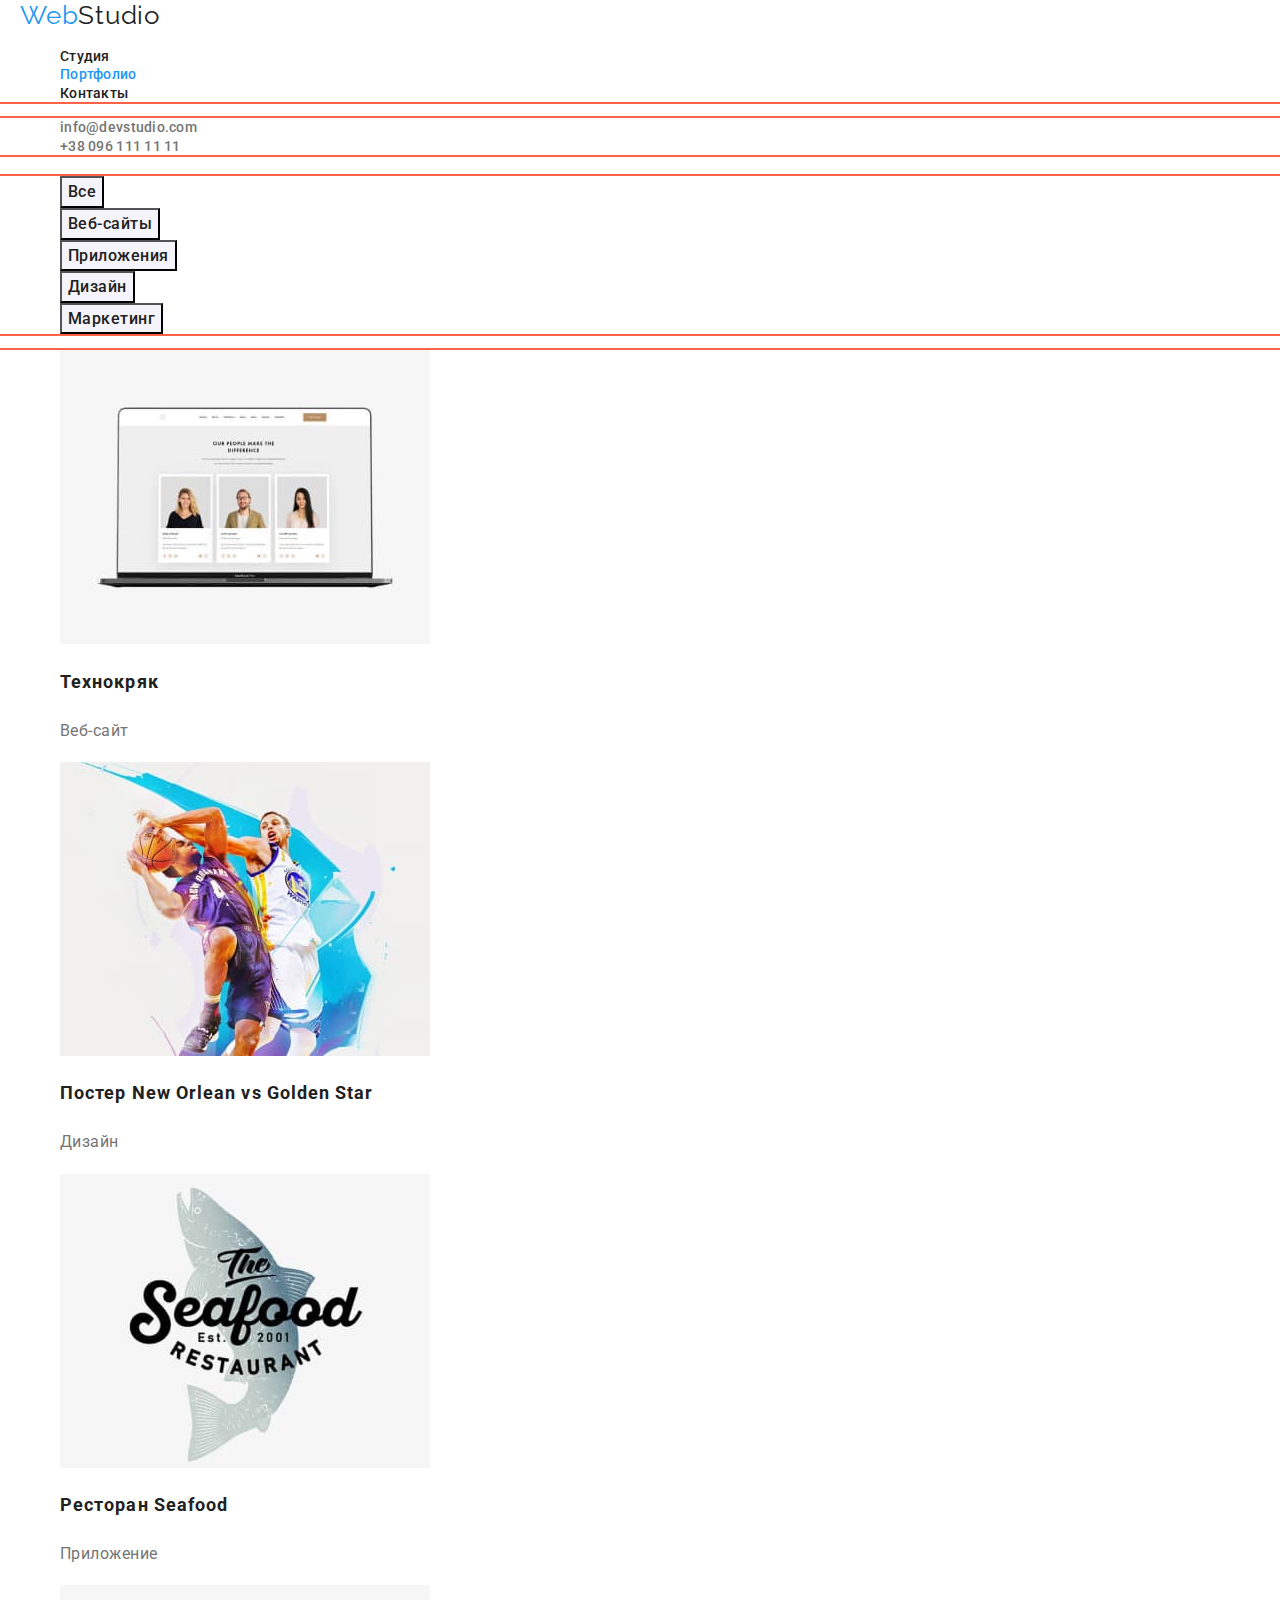
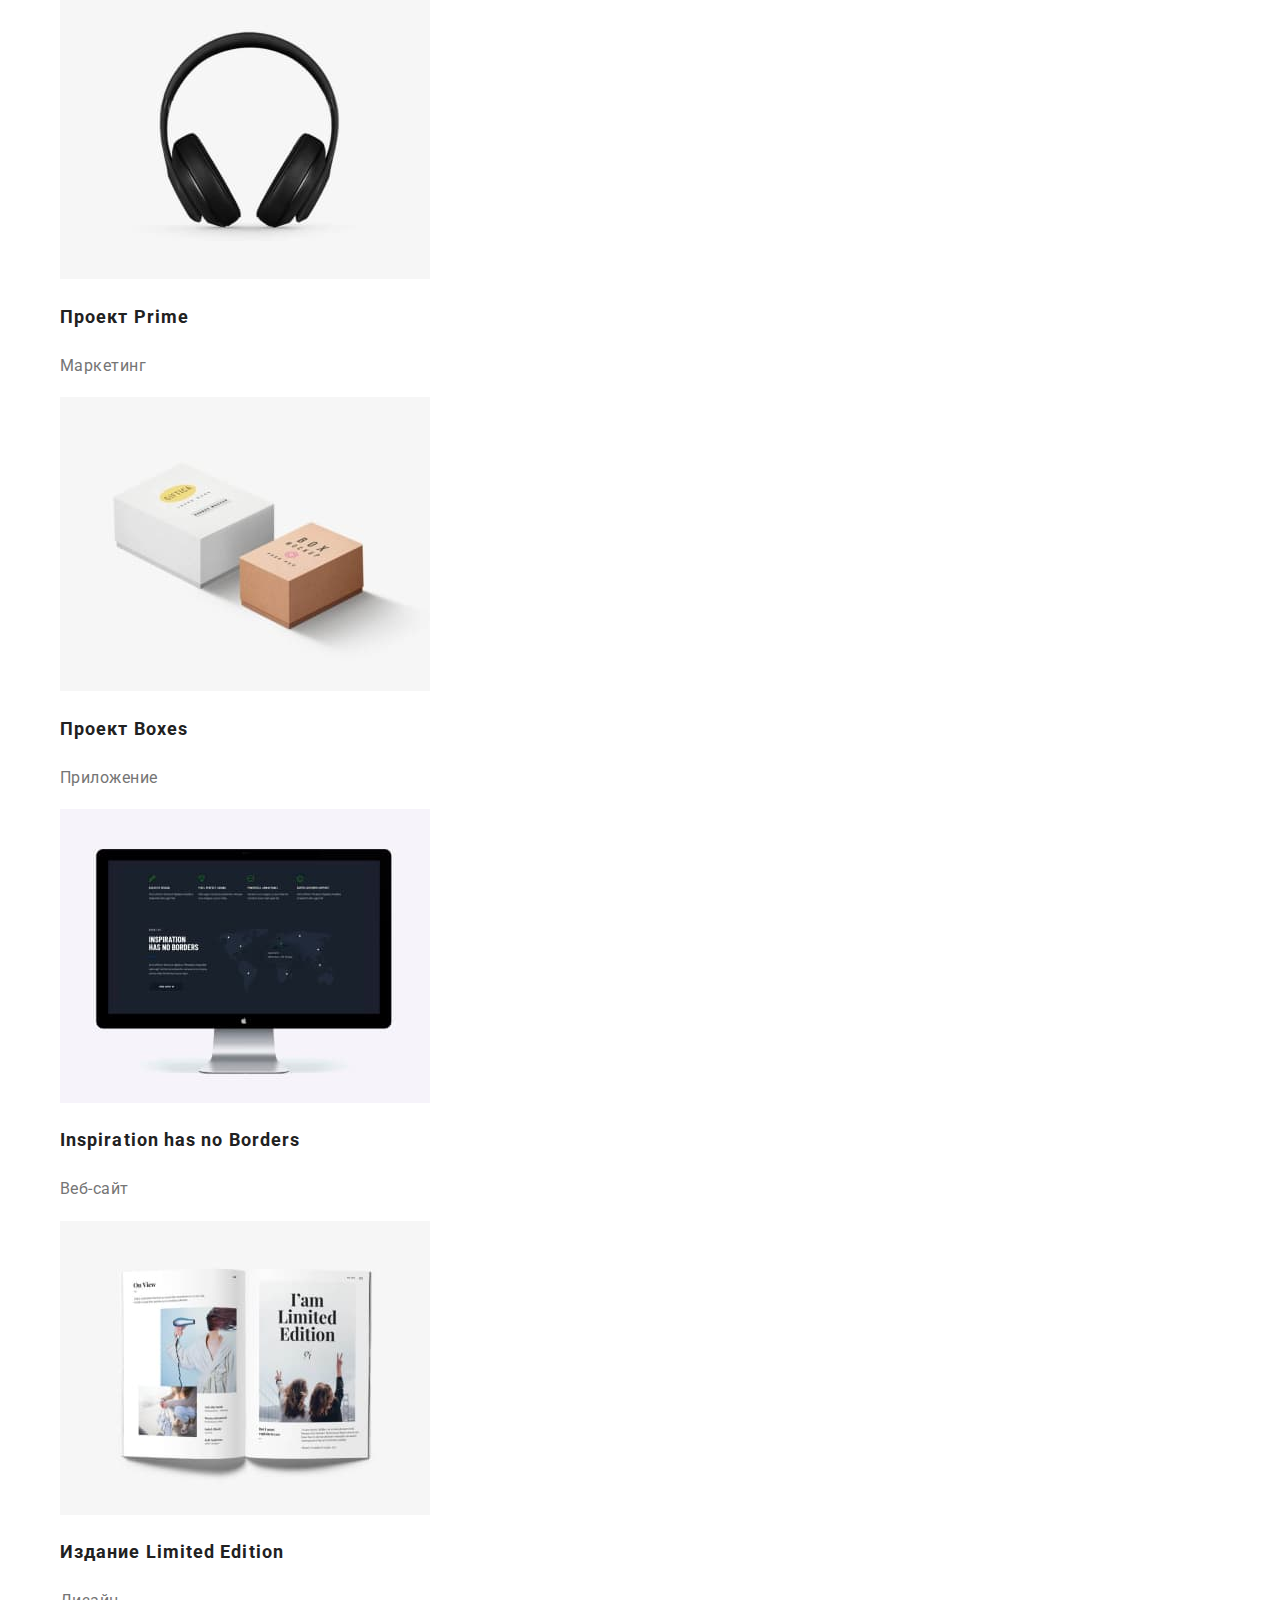
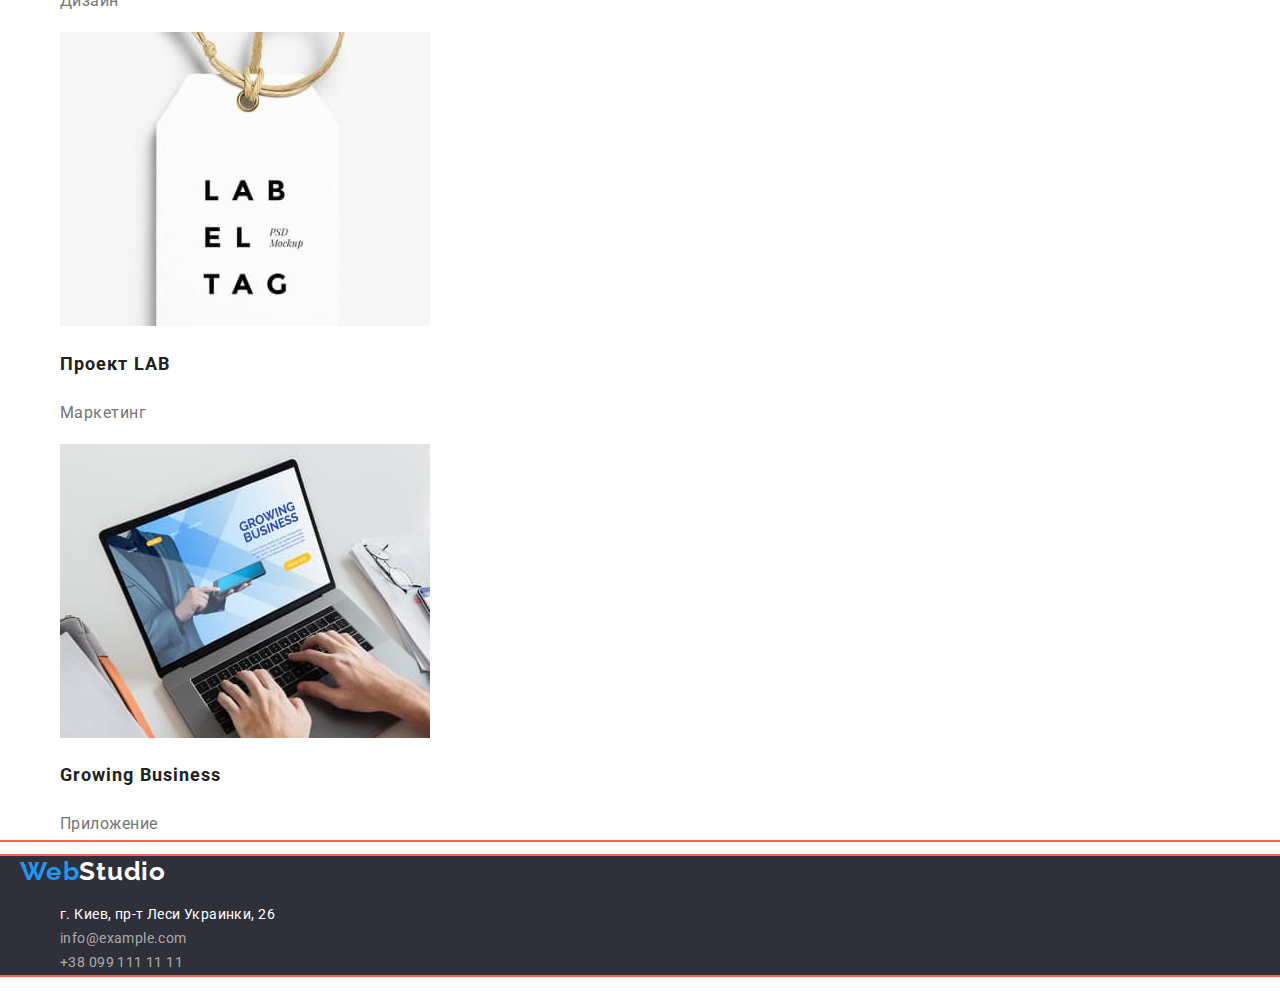
==== portfolio.html @ b5555d2c "ДЗ-3 контейнер" ====
<!DOCTYPE html>
<html lang="ru">
  <head>
    <meta charset="UTF-8" />
    <meta http-equiv="X-UA-Compatible" content="IE=edge" />
    <meta name="viewport" content="width=device-width, initial-scale=1.0" />
    <title>Document</title>
    <style>
      a {
        text-decoration: none;
      }
    </style>
    <link rel="preconnect" href="https://fonts.googleapis.com" />
    <link rel="preconnect" href="https://fonts.gstatic.com" crossorigin />
    <link
      href="https://fonts.googleapis.com/css2?family=Raleway:wght@700&family=Roboto:wght@400;500;700;900&display=swap"
      rel="stylesheet"
    />
    <link
      rel="stylesheet"
      href="https://cdnjs.cloudflare.com/ajax/libs/modern-normalize/1.1.0/modern-normalize.min.css"
    />
    <link rel="stylesheet" href="./css/styles.css" />
  </head>

  <body class="page">
    <!-- Шапка сайта -->
    <header class="page-header">
      <div class="container">
        <nav class="nav">
          <a href="./index.html" class="logo">
            <span class="logos">Web</span>Studio</a
          >
          <ul class="site-nav list">
            <li><a href="./index.html" class="link">Студия</a></li>
            <li><a href="" class="link current">Портфолио</a></li>
            <li><a href="" class="link">Контакты</a></li>
          </ul>
        </nav>
      </div>
      <div class="container">
        <ul class="contacts list">
          <li>
            <a href="mailto:info@devstudio.com" class="contact"
              >info@devstudio.com</a
            >
          </li>
          <li>
            <a href="tel:+380961111111" class="contact">+38 096 111 11 11</a>
          </li>
        </ul>
      </div>
    </header>

    <main class="main">
      <!-- Кнопки -->
      <section class="buttons">
        <div class="container">
          <h1 class="buttons-title"></h1>
          <ul class="button-items list">
            <li class="button-item">
              <button type="button" class="button primery">Все</button>
            </li>
            <li class="button-item">
              <button type="button" class="button primery">Веб-сайты</button>
            </li>
            <li class="button-item">
              <button type="button" class="button primery">Приложения</button>
            </li>
            <li class="button-item">
              <button type="button" class="button primery">Дизайн</button>
            </li>
            <li class="button-item">
              <button type="button" class="button primery">Маркетинг</button>
            </li>
          </ul>
        </div>

        <!--Наши работы -->
        <div class="container">
          <ul class="project-list list">
            <li class="project-item">
              <a href="">
                <img src="./images/технокряк.jpg" alt="ноутбук" width="370" />
                <h2 class="caption" te>Технокряк</h2>
                <p class="lead">Веб-сайт</p>
              </a>
            </li>
            <li class="project-item">
              <a href="">
                <img
                  src="./images/постерNEW.jpg"
                  alt="баскетболисты"
                  width="370"
                />
                <h2 class="caption">Постер New Orlean vs Golden Star</h2>
                <p class="lead">Дизайн</p>
              </a>
            </li>
            <li class="project-item">
              <a href="">
                <img src="./images/ресторан.jpg" alt="Рыба" width="370" />
                <h2 class="caption">Ресторан Seafood</h2>
                <p class="lead">Приложение</p>
              </a>
            </li>
            <li class="project-item">
              <a href="">
                <img
                  src="./images/проектPrime.jpg"
                  alt="наушники"
                  width="370"
                />
                <h2 class="caption">Проект Prime</h2>
                <p class="lead">Маркетинг</p>
              </a>
            </li>
            <li class="project-item">
              <a href="">
                <img src="./images/проектBoxes.jpg" alt="коробки" width="370" />
                <h2 class="caption">Проект Boxes</h2>
                <p class="lead">Приложение</p>
              </a>
            </li>
            <li class="project-item">
              <a href="">
                <img src="./images/inspiration.jpg" alt="макбук" width="370" />
                <h2 class="caption">Inspiration has no Borders</h2>
                <p class="lead">Веб-сайт</p>
              </a>
            </li>
            <li class="project-item">
              <a href="">
                <img src="./images/издание.jpg" alt="журнал" width="370" />
                <h2 class="caption">Издание Limited Edition</h2>
                <p class="lead">Дизайн</p>
              </a>
            </li>
            <li class="project-item">
              <a href="">
                <img src="./images/проектLab.jpg" alt="бирка" width="370" />
                <h2 class="caption">Проект LAB</h2>
                <p class="lead">Маркетинг</p>
              </a>
            </li>
            <li class="project-item">
              <a href="">
                <img
                  src="./images/growing.jpg"
                  alt="руки на клавиатуре"
                  width="370"
                />
                <h2 class="caption">Growing Business</h2>
                <p class="lead">Приложение</p>
              </a>
            </li>
          </ul>
        </div>
      </section>
    </main>

    <footer class="footer-menu">
      <!-- Подвал -->
      <div class="container">
        <a href="./index.html" class="footer-logo">
          <span class="logos">Web</span>Studio</a
        >
        <address class="address">
          <ul class="address-list list">
            <li>
              <a href="" class="footer-address"
                >г. Киев, пр-т Леси Украинки, 26</a
              >
            </li>
            <li>
              <a href="mailto:info@example.com" class="footer-contact"
                >info@example.com</a
              >
            </li>
            <li>
              <a href="tel:+380991111111" class="footer-contact"
                >+38 099 111 11 11</a
              >
            </li>
          </ul>
        </address>
      </div>
    </footer>
  </body>
</html>
---- css/styles.css ----
.html {
  box-sizing: border-box;
}

*,
*::before,
*::after {
  box-sizing: inherit;
}

:root {
  --primary-text-color: #212121;
  --secondory-text-color: #757575;
  --text-title-color: #ffffff;
  --accent-color: #2196f3;
  --primary-bg-color: #ffffff;
  --secondary-bg-color: #f5f4fa;
  --top-line-bg-color: #ececec;
  --footer-bg-color: #2f303a;
}

.page {
  font-family: Roboto, sans-serif;
  color: var(--primary-text-color);
}

.container {
  margin-left: auto;
  margin-right: auto;
  width: 1440px;
  padding-left: 20px;
  padding-right: 20px;
  outline: 2px solid tomato;
}

.list {
  list-style: none;
}

/* CSS для imdex.html */

/* Шапка сайта */

.logo {
  font-family: Raleway;
  font-size: 26px;
  line-height: 1.19;
  letter-spacing: 0.03em;
  color: var(--primary-text-color);
}

.logos {
  color: var(--accent-color);
}

.site-nav .link {
  font-weight: 500;
  font-size: 14px;
  line-height: 1.14;
  letter-spacing: 0.02em;
  color: var(--primary-text-color);
}

.site-nav .link:hover,
.site-nav .link:focus {
  color: var(--accent-color);
}

.site-nav .link.current {
  color: var(--accent-color);
}

.contacts .contact {
  font-weight: 500;
  font-size: 14px;
  line-height: 1.14;
  letter-spacing: 0.02em;
  color: var(--secondory-text-color);
}

.contacts .contact:hover,
.contacts .contact:focus {
  color: var(--accent-color);
}

/* Герой */

.hero {
  background-color: var(--footer-bg-color);
  color: var(--text-title-color);
}

.hero-title {
  font-weight: 900;
  font-size: 44px;
  line-height: 1.36;
  text-align: center;
  letter-spacing: 0.06em;
  text-transform: uppercase;
  color: var(--text-title-color);
}

.button {
  font-family: Roboto;
  font-weight: bold;
  font-size: 16px;
  line-height: 1.9;
  display: flex;
  align-items: center;
  text-align: center;
  letter-spacing: 0.06em;
  color: var(--text-title-color);
  background-color: var(--accent-color);
  cursor: pointer;
}

/* Особенности */

.title {
  font-style: normal;
  font-weight: bold;
  font-size: 14px;
  line-height: 1.14;
  letter-spacing: 0.03em;
  text-transform: uppercase;
  color: var(--primary-text-color);
}

.text {
  font-style: normal;
  font-weight: normal;
  font-size: 14px;
  line-height: 1.71;
  letter-spacing: 0.03em;
  color: var(--secondory-text-color);
}

.feature-list .title {
  color: var(--primary-text-color);
}

.feature-list .text {
  color: var(--secondory-text-color);
}
/* Чем мы занимаемся */

.work {
  font-weight: bold;
  font-size: 36px;
  line-height: 1.17;
  text-align: center;
  letter-spacing: 0.03em;
}
.section .work {
  color: var(--primary-text-color);
}

/* Наша команда */

.user {
  background-color: var(--secondary-bg-color);
}

.galery {
  font-weight: bold;
  font-size: 36px;
  line-height: 1.16;
  text-align: center;
  letter-spacing: 0.03em;
}
.user .galery {
  color: var(--primary-text-color);
}
.galery-item {
  background-color: var(--primary-bg-color);
}

.headline {
  font-weight: 500;
  font-size: 16px;
  line-height: 1.19;
  text-align: center;
  letter-spacing: 0.03em;
}

.tagline {
  font-weight: normal;
  font-size: 16px;
  line-height: 1.19;
  text-align: center;
  letter-spacing: 0.03em;
  color: var(--secondory-text-color);
}

/* Подвал */

.footer-menu {
  background-color: var(--footer-bg-color);
}

.footer-logo {
  font-family: Raleway;
  font-weight: bold;
  font-size: 26px;
  line-height: 1.19;
  letter-spacing: 0.03em;
  color: var(--primary-text-color);
  color: var(--text-title-color);
}

.footer-address {
  font-style: normal;
  font-weight: normal;
  font-size: 14px;
  line-height: 1.71;
  letter-spacing: 0.03em;
  color: var(--text-title-color);
}

.footer-contact {
  font-weight: normal;
  font-style: normal;
  font-size: 14px;
  line-height: 1.71;
  letter-spacing: 0.03em;
  color: rgba(255, 255, 255, 0.6);
}

.address-list .footer-address:focus,
.address-list .footer-address:hover {
  color: var(--accent-color);
}

.address-list .footer-contact:focus,
.address-list .footer-contact:hover {
  color: var(--accent-color);
}

/* CSS для portfolio.html */

/* Кнопки */

.button.primery {
  font-style: normal;
  font-weight: 500;
  font-size: 16px;
  line-height: 1.6;
  text-align: center;
  letter-spacing: 0.03em;
}

.button.primery {
  color: var(--primary-text-color);
  background-color: var(--secondary-bg-color);
}

.button.primery:hover,
.button.primery:focus {
  color: var(--text-title-color);
  background-color: var(--accent-color);
}

/* Наши работы */

.caption {
  font-weight: bold;
  font-size: 18px;
  line-height: 2;
  font-style: normal;
  letter-spacing: 0.06em;
  color: var(--primary-text-color);
}

.lead {
  font-weight: normal;
  font-size: 16px;
  line-height: 1.9;
  letter-spacing: 0.03em;
  color: var(--secondory-text-color);
}

/* Первичный цвет текста #212121 */
/* Вторичный цвет текста #757575 */
/* Белый цвет текста #FFFFFF */
/* Синие элементы текста и лого #2196F3 */
/* Цвета фонов секций 
#2F303A #E5E5E5 #F5F4FA */
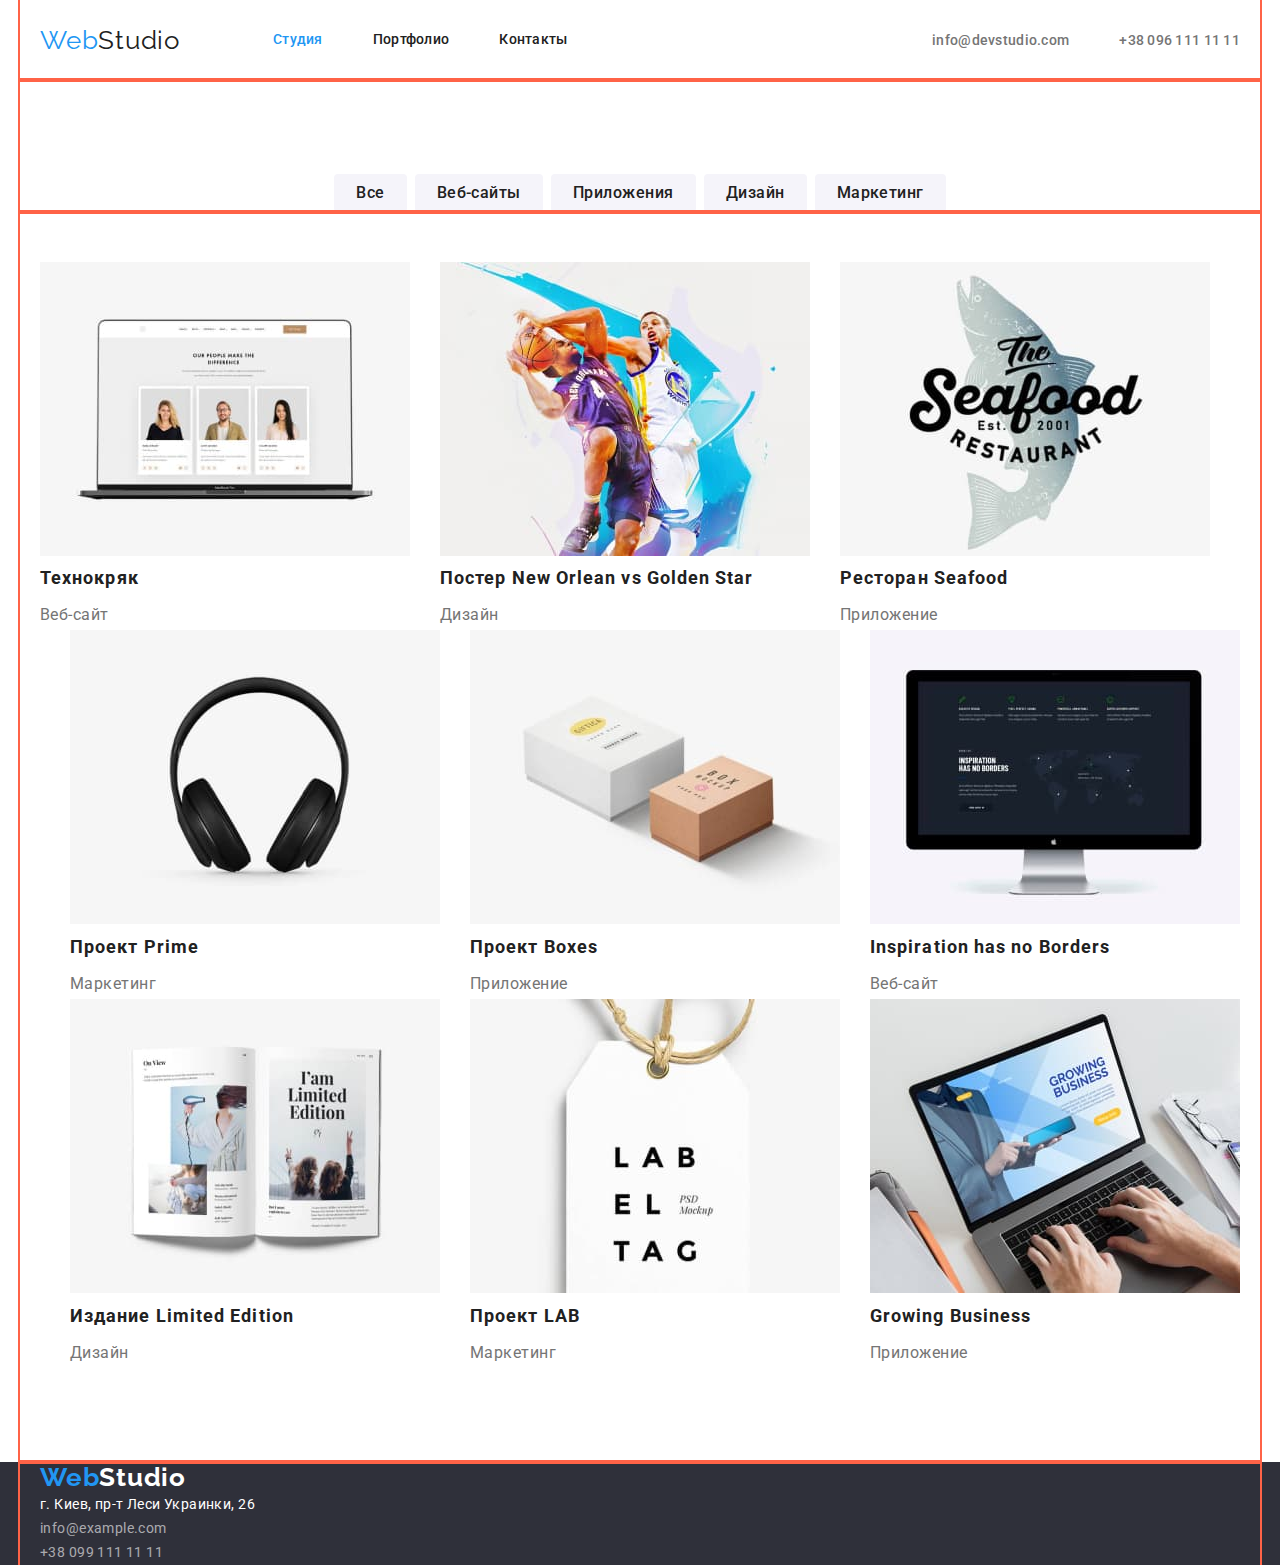
==== commit be677e2d: "Flexbox" ====
--- a/portfolio.html
+++ b/portfolio.html
@@ -1,190 +1,157 @@
 <!DOCTYPE html>
 <html lang="ru">
-  <head>
-    <meta charset="UTF-8" />
-    <meta http-equiv="X-UA-Compatible" content="IE=edge" />
-    <meta name="viewport" content="width=device-width, initial-scale=1.0" />
-    <title>Document</title>
-    <style>
-      a {
-        text-decoration: none;
-      }
-    </style>
-    <link rel="preconnect" href="https://fonts.googleapis.com" />
-    <link rel="preconnect" href="https://fonts.gstatic.com" crossorigin />
-    <link
-      href="https://fonts.googleapis.com/css2?family=Raleway:wght@700&family=Roboto:wght@400;500;700;900&display=swap"
-      rel="stylesheet"
-    />
-    <link
-      rel="stylesheet"
-      href="https://cdnjs.cloudflare.com/ajax/libs/modern-normalize/1.1.0/modern-normalize.min.css"
-    />
-    <link rel="stylesheet" href="./css/styles.css" />
-  </head>
 
-  <body class="page">
-    <!-- Шапка сайта -->
-    <header class="page-header">
+<head>
+  <meta charset="UTF-8" />
+  <meta http-equiv="X-UA-Compatible" content="IE=edge" />
+  <meta name="viewport" content="width=device-width, initial-scale=1.0" />
+  <title>Document</title>
+  <style>
+    a {
+      text-decoration: none;
+    }
+  </style>
+  <link rel="preconnect" href="https://fonts.googleapis.com" />
+  <link rel="preconnect" href="https://fonts.gstatic.com" crossorigin />
+  <link href="https://fonts.googleapis.com/css2?family=Raleway:wght@700&family=Roboto:wght@400;500;700;900&display=swap"
+    rel="stylesheet" />
+  <link rel="stylesheet"
+    href="https://cdnjs.cloudflare.com/ajax/libs/modern-normalize/1.1.0/modern-normalize.min.css" />
+  <link rel="stylesheet" href="./css/styles.css" />
+</head>
+
+<body class="page">
+  <!-- Шапка сайта -->
+  <header class="page-header">
+    <nav class="container main-nav">
+      <a href="./index.html" class="logo"> <span class="logos">Web</span>Studio</a>
+      <ul class="site-nav list">
+        <li class="lists"><a href="./index.html" class="link current">Студия</a></li>
+        <li class="lists"><a href="" class="link">Портфолио</a></li>
+        <li class="lists"><a href="" class="link">Контакты</a></li>
+      </ul>
+      <ul class="contacts list">
+        <li class="lists"><a href="mailto:info@devstudio.com" class="contact">info@devstudio.com</a></li>
+        <li class="lists"><a href="tel:+380961111111" class="contact">+38 096 111 11 11</a></li>
+      </ul>
+    </nav>
+  </header>
+
+  <main class="main">
+    <!-- Кнопки -->
+    <section class="buttons">
       <div class="container">
-        <nav class="nav">
-          <a href="./index.html" class="logo">
-            <span class="logos">Web</span>Studio</a
-          >
-          <ul class="site-nav list">
-            <li><a href="./index.html" class="link">Студия</a></li>
-            <li><a href="" class="link current">Портфолио</a></li>
-            <li><a href="" class="link">Контакты</a></li>
-          </ul>
-        </nav>
-      </div>
-      <div class="container">
-        <ul class="contacts list">
-          <li>
-            <a href="mailto:info@devstudio.com" class="contact"
-              >info@devstudio.com</a
-            >
+        <h1 class="buttons-title"></h1>
+        <ul class="button-items list">
+          <li class="button-item">
+            <button type="button" class="button primery">Все</button>
           </li>
-          <li>
-            <a href="tel:+380961111111" class="contact">+38 096 111 11 11</a>
+          <li class="button-item">
+            <button type="button" class="button primery">Веб-сайты</button>
+          </li>
+          <li class="button-item">
+            <button type="button" class="button primery">Приложения</button>
+          </li>
+          <li class="button-item">
+            <button type="button" class="button primery">Дизайн</button>
+          </li>
+          <li class="button-item">
+            <button type="button" class="button primery">Маркетинг</button>
           </li>
         </ul>
       </div>
-    </header>
 
-    <main class="main">
-      <!-- Кнопки -->
-      <section class="buttons">
-        <div class="container">
-          <h1 class="buttons-title"></h1>
-          <ul class="button-items list">
-            <li class="button-item">
-              <button type="button" class="button primery">Все</button>
-            </li>
-            <li class="button-item">
-              <button type="button" class="button primery">Веб-сайты</button>
-            </li>
-            <li class="button-item">
-              <button type="button" class="button primery">Приложения</button>
-            </li>
-            <li class="button-item">
-              <button type="button" class="button primery">Дизайн</button>
-            </li>
-            <li class="button-item">
-              <button type="button" class="button primery">Маркетинг</button>
-            </li>
-          </ul>
-        </div>
+      <!--Наши работы -->
+      <div class="container">
+        <ul class="project-list list">
+          <li class="project-item">
+            <a href="">
+              <img src="./images/технокряк.jpg" alt="ноутбук" width="370" />
+              <h2 class="caption" te>Технокряк</h2>
+              <p class="lead">Веб-сайт</p>
+            </a>
+          </li>
+          <li class="project-item">
+            <a href="">
+              <img src="./images/постерNEW.jpg" alt="баскетболисты" width="370" />
+              <h2 class="caption">Постер New Orlean vs Golden Star</h2>
+              <p class="lead">Дизайн</p>
+            </a>
+          </li>
+          <li class="project-item">
+            <a href="">
+              <img src="./images/ресторан.jpg" alt="Рыба" width="370" />
+              <h2 class="caption">Ресторан Seafood</h2>
+              <p class="lead">Приложение</p>
+            </a>
+          </li>
+          <li class="project-item">
+            <a href="">
+              <img src="./images/проектPrime.jpg" alt="наушники" width="370" />
+              <h2 class="caption">Проект Prime</h2>
+              <p class="lead">Маркетинг</p>
+            </a>
+          </li>
+          <li class="project-item">
+            <a href="">
+              <img src="./images/проектBoxes.jpg" alt="коробки" width="370" />
+              <h2 class="caption">Проект Boxes</h2>
+              <p class="lead">Приложение</p>
+            </a>
+          </li>
+          <li class="project-item">
+            <a href="">
+              <img src="./images/inspiration.jpg" alt="макбук" width="370" />
+              <h2 class="caption">Inspiration has no Borders</h2>
+              <p class="lead">Веб-сайт</p>
+            </a>
+          </li>
+          <li class="project-item">
+            <a href="">
+              <img src="./images/издание.jpg" alt="журнал" width="370" />
+              <h2 class="caption">Издание Limited Edition</h2>
+              <p class="lead">Дизайн</p>
+            </a>
+          </li>
+          <li class="project-item">
+            <a href="">
+              <img src="./images/проектLab.jpg" alt="бирка" width="370" />
+              <h2 class="caption">Проект LAB</h2>
+              <p class="lead">Маркетинг</p>
+            </a>
+          </li>
+          <li class="project-item">
+            <a href="">
+              <img src="./images/growing.jpg" alt="руки на клавиатуре" width="370" />
+              <h2 class="caption">Growing Business</h2>
+              <p class="lead">Приложение</p>
+            </a>
+          </li>
+        </ul>
+      </div>
+    </section>
+  </main>
 
-        <!--Наши работы -->
-        <div class="container">
-          <ul class="project-list list">
-            <li class="project-item">
-              <a href="">
-                <img src="./images/технокряк.jpg" alt="ноутбук" width="370" />
-                <h2 class="caption" te>Технокряк</h2>
-                <p class="lead">Веб-сайт</p>
-              </a>
-            </li>
-            <li class="project-item">
-              <a href="">
-                <img
-                  src="./images/постерNEW.jpg"
-                  alt="баскетболисты"
-                  width="370"
-                />
-                <h2 class="caption">Постер New Orlean vs Golden Star</h2>
-                <p class="lead">Дизайн</p>
-              </a>
-            </li>
-            <li class="project-item">
-              <a href="">
-                <img src="./images/ресторан.jpg" alt="Рыба" width="370" />
-                <h2 class="caption">Ресторан Seafood</h2>
-                <p class="lead">Приложение</p>
-              </a>
-            </li>
-            <li class="project-item">
-              <a href="">
-                <img
-                  src="./images/проектPrime.jpg"
-                  alt="наушники"
-                  width="370"
-                />
-                <h2 class="caption">Проект Prime</h2>
-                <p class="lead">Маркетинг</p>
-              </a>
-            </li>
-            <li class="project-item">
-              <a href="">
-                <img src="./images/проектBoxes.jpg" alt="коробки" width="370" />
-                <h2 class="caption">Проект Boxes</h2>
-                <p class="lead">Приложение</p>
-              </a>
-            </li>
-            <li class="project-item">
-              <a href="">
-                <img src="./images/inspiration.jpg" alt="макбук" width="370" />
-                <h2 class="caption">Inspiration has no Borders</h2>
-                <p class="lead">Веб-сайт</p>
-              </a>
-            </li>
-            <li class="project-item">
-              <a href="">
-                <img src="./images/издание.jpg" alt="журнал" width="370" />
-                <h2 class="caption">Издание Limited Edition</h2>
-                <p class="lead">Дизайн</p>
-              </a>
-            </li>
-            <li class="project-item">
-              <a href="">
-                <img src="./images/проектLab.jpg" alt="бирка" width="370" />
-                <h2 class="caption">Проект LAB</h2>
-                <p class="lead">Маркетинг</p>
-              </a>
-            </li>
-            <li class="project-item">
-              <a href="">
-                <img
-                  src="./images/growing.jpg"
-                  alt="руки на клавиатуре"
-                  width="370"
-                />
-                <h2 class="caption">Growing Business</h2>
-                <p class="lead">Приложение</p>
-              </a>
-            </li>
-          </ul>
-        </div>
-      </section>
-    </main>
+  <footer class="footer-menu">
+    <!-- Подвал -->
+    <div class="container">
+      <a href="./index.html" class="footer-logo">
+        <span class="logos">Web</span>Studio</a>
+      <address class="address">
+        <ul class="address-list list">
+          <li>
+            <a href="" class="footer-address">г. Киев, пр-т Леси Украинки, 26</a>
+          </li>
+          <li>
+            <a href="mailto:info@example.com" class="footer-contact">info@example.com</a>
+          </li>
+          <li>
+            <a href="tel:+380991111111" class="footer-contact">+38 099 111 11 11</a>
+          </li>
+        </ul>
+      </address>
+    </div>
+  </footer>
+</body>
 
-    <footer class="footer-menu">
-      <!-- Подвал -->
-      <div class="container">
-        <a href="./index.html" class="footer-logo">
-          <span class="logos">Web</span>Studio</a
-        >
-        <address class="address">
-          <ul class="address-list list">
-            <li>
-              <a href="" class="footer-address"
-                >г. Киев, пр-т Леси Украинки, 26</a
-              >
-            </li>
-            <li>
-              <a href="mailto:info@example.com" class="footer-contact"
-                >info@example.com</a
-              >
-            </li>
-            <li>
-              <a href="tel:+380991111111" class="footer-contact"
-                >+38 099 111 11 11</a
-              >
-            </li>
-          </ul>
-        </address>
-      </div>
-    </footer>
-  </body>
-</html>
+</html>--- a/css/styles.css
+++ b/css/styles.css
@@ -20,26 +20,47 @@
 }
 
 .page {
+  margin: 0;
   font-family: Roboto, sans-serif;
   color: var(--primary-text-color);
 }
 
 .container {
+  display: block;
   margin-left: auto;
   margin-right: auto;
-  width: 1440px;
+  width: 1200px;
   padding-left: 20px;
   padding-right: 20px;
   outline: 2px solid tomato;
 }
 
+h1,
+h2,
+h3,
+h4,
+h5,
+h6,
+p,
+ul {
+  margin-top: 0;
+  margin-bottom: 0;
+}
+
 .list {
+  padding: 0;
+  margin: 0;
   list-style: none;
 }
 
 /* CSS для imdex.html */
 
 /* Шапка сайта */
+
+.main-nav {
+  display: flex;
+  align-items: center;
+}
 
 .logo {
   font-family: Raleway;
@@ -53,7 +74,24 @@
   color: var(--accent-color);
 }
 
+.site-nav {
+  display: flex;
+  margin-left: 93px;
+}
+
+.site-nav .lists:last-child {
+  margin-right: 0;
+}
+
+.site-nav .lists + .lists {
+  margin-left: 50px;
+}
+
 .site-nav .link {
+  display: block;
+  padding-top: 32px;
+  padding-bottom: 32px;
+
   font-weight: 500;
   font-size: 14px;
   line-height: 1.14;
@@ -68,6 +106,15 @@
 
 .site-nav .link.current {
   color: var(--accent-color);
+}
+
+.contacts {
+  display: flex;
+  margin-left: auto;
+}
+
+.contacts .lists + .lists {
+  margin-left: 50px;
 }
 
 .contacts .contact {
@@ -86,26 +133,37 @@
 /* Герой */
 
 .hero {
+  text-align: center;
   background-color: var(--footer-bg-color);
   color: var(--text-title-color);
 }
 
 .hero-title {
+  margin-bottom: 30px;
+  padding-top: 200px;
+
   font-weight: 900;
   font-size: 44px;
   line-height: 1.36;
-  text-align: center;
+
   letter-spacing: 0.06em;
   text-transform: uppercase;
   color: var(--text-title-color);
 }
 
 .button {
+  display: inline-block;
+  border-radius: 4px;
+  border: transparent;
+  padding: 10px 32px;
+
+  margin-bottom: 200px;
+
   font-family: Roboto;
   font-weight: bold;
   font-size: 16px;
   line-height: 1.9;
-  display: flex;
+
   align-items: center;
   text-align: center;
   letter-spacing: 0.06em;
@@ -117,6 +175,9 @@
 /* Особенности */
 
 .title {
+  margin-bottom: 10px;
+  padding-top: 94px;
+
   font-style: normal;
   font-weight: bold;
   font-size: 14px;
@@ -133,6 +194,15 @@
   line-height: 1.71;
   letter-spacing: 0.03em;
   color: var(--secondory-text-color);
+}
+
+.feature-list {
+  display: flex;
+  padding-bottom: 94px;
+}
+
+.feature-list .item + .item {
+  margin-left: 30px;
 }
 
 .feature-list .title {
@@ -145,6 +215,8 @@
 /* Чем мы занимаемся */
 
 .work {
+  margin-bottom: 50px;
+
   font-weight: bold;
   font-size: 36px;
   line-height: 1.17;
@@ -155,6 +227,10 @@
   color: var(--primary-text-color);
 }
 
+.work-list {
+  padding-bottom: 94px;
+}
+
 /* Наша команда */
 
 .user {
@@ -162,20 +238,31 @@
 }
 
 .galery {
+  padding-top: 94px;
+  margin-bottom: 50px;
+
   font-weight: bold;
   font-size: 36px;
   line-height: 1.16;
   text-align: center;
   letter-spacing: 0.03em;
 }
+
+.galery-list {
+  padding-bottom: 94px;
+}
 .user .galery {
   color: var(--primary-text-color);
 }
 .galery-item {
+  margin-bottom: 30px;
+
   background-color: var(--primary-bg-color);
 }
 
 .headline {
+  margin-bottom: 10px;
+
   font-weight: 500;
   font-size: 16px;
   line-height: 1.19;
@@ -184,6 +271,8 @@
 }
 
 .tagline {
+  padding-bottom: 30px;
+
   font-weight: normal;
   font-size: 16px;
   line-height: 1.19;
@@ -240,7 +329,21 @@
 
 /* Кнопки */
 
+.button-items {
+  display: flex;
+  justify-content: center;
+
+  padding-top: 94px;
+}
+
+.button-items .button-item + .button-item {
+  margin-left: 8px;
+}
+
 .button.primery {
+  margin-bottom: 0;
+  padding: 6px 22px;
+
   font-style: normal;
   font-weight: 500;
   font-size: 16px;
@@ -262,7 +365,21 @@
 
 /* Наши работы */
 
+.project-list {
+  display: flex;
+  flex-wrap: wrap;
+
+  padding-top: 50px;
+  padding-bottom: 94px;
+}
+
+.project-list .project-item + .project-item {
+  margin-left: 30px;
+}
+
 .caption {
+  margin-bottom: 4px;
+
   font-weight: bold;
   font-size: 18px;
   line-height: 2;
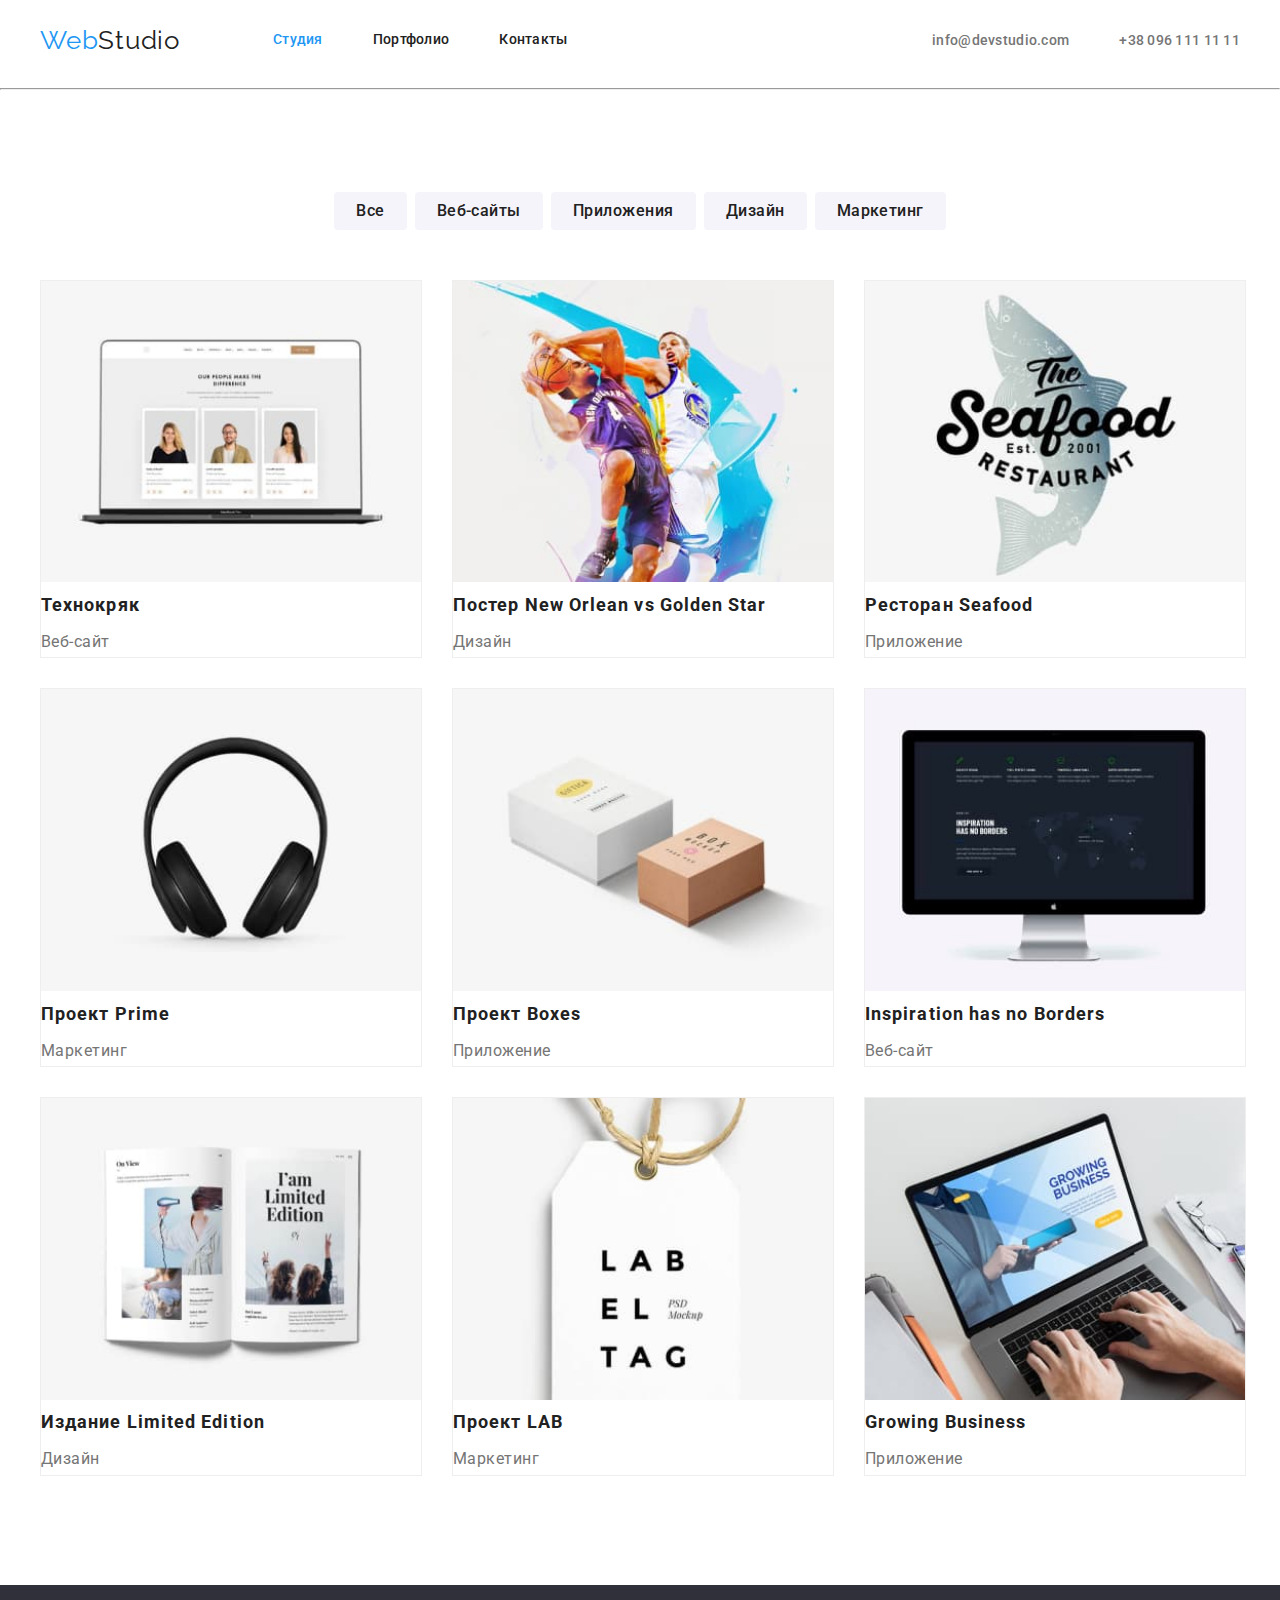
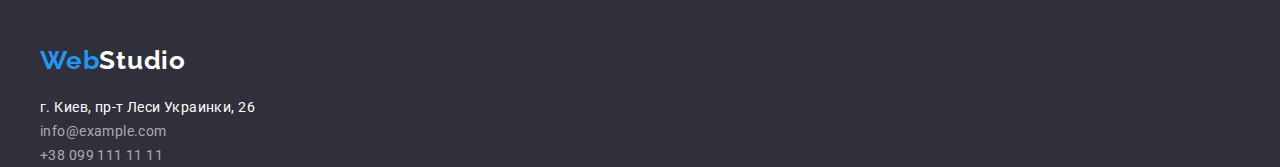
==== commit 70bd434d: "ДЗ-3" ====
--- a/portfolio.html
+++ b/portfolio.html
@@ -27,14 +27,15 @@
       <a href="./index.html" class="logo"> <span class="logos">Web</span>Studio</a>
       <ul class="site-nav list">
         <li class="lists"><a href="./index.html" class="link current">Студия</a></li>
-        <li class="lists"><a href="" class="link">Портфолио</a></li>
-        <li class="lists"><a href="" class="link">Контакты</a></li>
+        <li class="lists"><a href="#" class="link">Портфолио</a></li>
+        <li class="lists"><a href="#" class="link">Контакты</a></li>
       </ul>
       <ul class="contacts list">
         <li class="lists"><a href="mailto:info@devstudio.com" class="contact">info@devstudio.com</a></li>
         <li class="lists"><a href="tel:+380961111111" class="contact">+38 096 111 11 11</a></li>
       </ul>
     </nav>
+    <hr>
   </header>
 
   <main class="main">
@@ -65,64 +66,64 @@
       <div class="container">
         <ul class="project-list list">
           <li class="project-item">
-            <a href="">
-              <img src="./images/технокряк.jpg" alt="ноутбук" width="370" />
+            <a href="#">
+              <img src="./images/технокряк.jpg" alt="ноутбук" width="380" />
               <h2 class="caption" te>Технокряк</h2>
               <p class="lead">Веб-сайт</p>
             </a>
           </li>
           <li class="project-item">
-            <a href="">
-              <img src="./images/постерNEW.jpg" alt="баскетболисты" width="370" />
+            <a href="#">
+              <img src="./images/постерNEW.jpg" alt="баскетболисты" width="380" />
               <h2 class="caption">Постер New Orlean vs Golden Star</h2>
               <p class="lead">Дизайн</p>
             </a>
           </li>
           <li class="project-item">
-            <a href="">
-              <img src="./images/ресторан.jpg" alt="Рыба" width="370" />
+            <a href="#">
+              <img src="./images/ресторан.jpg" alt="Рыба" width="380" />
               <h2 class="caption">Ресторан Seafood</h2>
               <p class="lead">Приложение</p>
             </a>
           </li>
           <li class="project-item">
-            <a href="">
-              <img src="./images/проектPrime.jpg" alt="наушники" width="370" />
+            <a href="#">
+              <img src="./images/проектPrime.jpg" alt="наушники" width="380" />
               <h2 class="caption">Проект Prime</h2>
               <p class="lead">Маркетинг</p>
             </a>
           </li>
           <li class="project-item">
-            <a href="">
-              <img src="./images/проектBoxes.jpg" alt="коробки" width="370" />
+            <a href="#">
+              <img src="./images/проектBoxes.jpg" alt="коробки" width="380" />
               <h2 class="caption">Проект Boxes</h2>
               <p class="lead">Приложение</p>
             </a>
           </li>
           <li class="project-item">
-            <a href="">
-              <img src="./images/inspiration.jpg" alt="макбук" width="370" />
+            <a href="#">
+              <img src="./images/inspiration.jpg" alt="макбук" width="380" />
               <h2 class="caption">Inspiration has no Borders</h2>
               <p class="lead">Веб-сайт</p>
             </a>
           </li>
           <li class="project-item">
-            <a href="">
-              <img src="./images/издание.jpg" alt="журнал" width="370" />
+            <a href="#">
+              <img src="./images/издание.jpg" alt="журнал" width="380" />
               <h2 class="caption">Издание Limited Edition</h2>
               <p class="lead">Дизайн</p>
             </a>
           </li>
           <li class="project-item">
-            <a href="">
-              <img src="./images/проектLab.jpg" alt="бирка" width="370" />
+            <a href="#">
+              <img src="./images/проектLab.jpg" alt="бирка" width="380" />
               <h2 class="caption">Проект LAB</h2>
               <p class="lead">Маркетинг</p>
             </a>
           </li>
           <li class="project-item">
-            <a href="">
-              <img src="./images/growing.jpg" alt="руки на клавиатуре" width="370" />
+            <a href="#">
+              <img src="./images/growing.jpg" alt="руки на клавиатуре" width="380" />
               <h2 class="caption">Growing Business</h2>
               <p class="lead">Приложение</p>
             </a>
@@ -140,7 +141,7 @@
       <address class="address">
         <ul class="address-list list">
           <li>
-            <a href="" class="footer-address">г. Киев, пр-т Леси Украинки, 26</a>
+            <a href="#" class="footer-address">г. Киев, пр-т Леси Украинки, 26</a>
           </li>
           <li>
             <a href="mailto:info@example.com" class="footer-contact">info@example.com</a>
--- a/css/styles.css
+++ b/css/styles.css
@@ -17,6 +17,7 @@
   --secondary-bg-color: #f5f4fa;
   --top-line-bg-color: #ececec;
   --footer-bg-color: #2f303a;
+  --box-project-color: #eeeeee;
 }
 
 .page {
@@ -27,12 +28,15 @@
 
 .container {
   display: block;
+
+  width: 1200px;
+
+  padding-left: 15px;
+  padding-right: 15px;
   margin-left: auto;
   margin-right: auto;
-  width: 1200px;
-  padding-left: 20px;
-  padding-right: 20px;
-  outline: 2px solid tomato;
+
+  /* outline: 2px solid tomato; */
 }
 
 h1,
@@ -228,6 +232,8 @@
 }
 
 .work-list {
+  display: flex;
+  justify-content: space-between;
   padding-bottom: 94px;
 }
 
@@ -249,18 +255,25 @@
 }
 
 .galery-list {
+  display: flex;
+  justify-content: space-between;
   padding-bottom: 94px;
 }
+
 .user .galery {
   color: var(--primary-text-color);
 }
+
 .galery-item {
   margin-bottom: 30px;
-
+  box-shadow: 0px 1px 3px rgba(0, 0, 0, 0.12), 0px 1px 1px rgba(0, 0, 0, 0.14),
+    0px 2px 1px rgba(0, 0, 0, 0.2);
+  border-radius: 0px 0px 4px 4px;
   background-color: var(--primary-bg-color);
 }
 
 .headline {
+  margin-top: 30px;
   margin-bottom: 10px;
 
   font-weight: 500;
@@ -288,6 +301,11 @@
 }
 
 .footer-logo {
+  display: inline-block;
+  margin-top: 60px;
+  margin-bottom: 20px;
+}
+.footer-logo {
   font-family: Raleway;
   font-weight: bold;
   font-size: 26px;
@@ -298,6 +316,8 @@
 }
 
 .footer-address {
+  margin-bottom: 9px;
+
   font-style: normal;
   font-weight: normal;
   font-size: 14px;
@@ -307,6 +327,8 @@
 }
 
 .footer-contact {
+  margin-bottom: 60px;
+
   font-weight: normal;
   font-style: normal;
   font-size: 14px;
@@ -341,7 +363,7 @@
 }
 
 .button.primery {
-  margin-bottom: 0;
+  margin-bottom: 50px;
   padding: 6px 22px;
 
   font-style: normal;
@@ -368,13 +390,32 @@
 .project-list {
   display: flex;
   flex-wrap: wrap;
-
-  padding-top: 50px;
-  padding-bottom: 94px;
-}
-
-.project-list .project-item + .project-item {
-  margin-left: 30px;
+  margin: -15px;
+  margin-bottom: 94px;
+
+  /* background-color: teal; */
+}
+
+/* .project-item:not(:nth-child(3n)) { */
+/* margin-right: 30px; */
+/* } */
+
+/* .project-item:not(:nth-last-child(-n + 3)) { */
+/* margin-bottom: 30px; */
+/* } */
+
+.project-item {
+  /* margin-right: 30px; */
+  /* width: calc((100% - 60px) / 3); */
+  margin: 15px;
+
+  width: 380px;
+  border: 1px solid var(--box-project-color);
+  /* background-color: tomato; */
+}
+
+.project-item:nth-child(3n) {
+  margin-right: 0;
 }
 
 .caption {
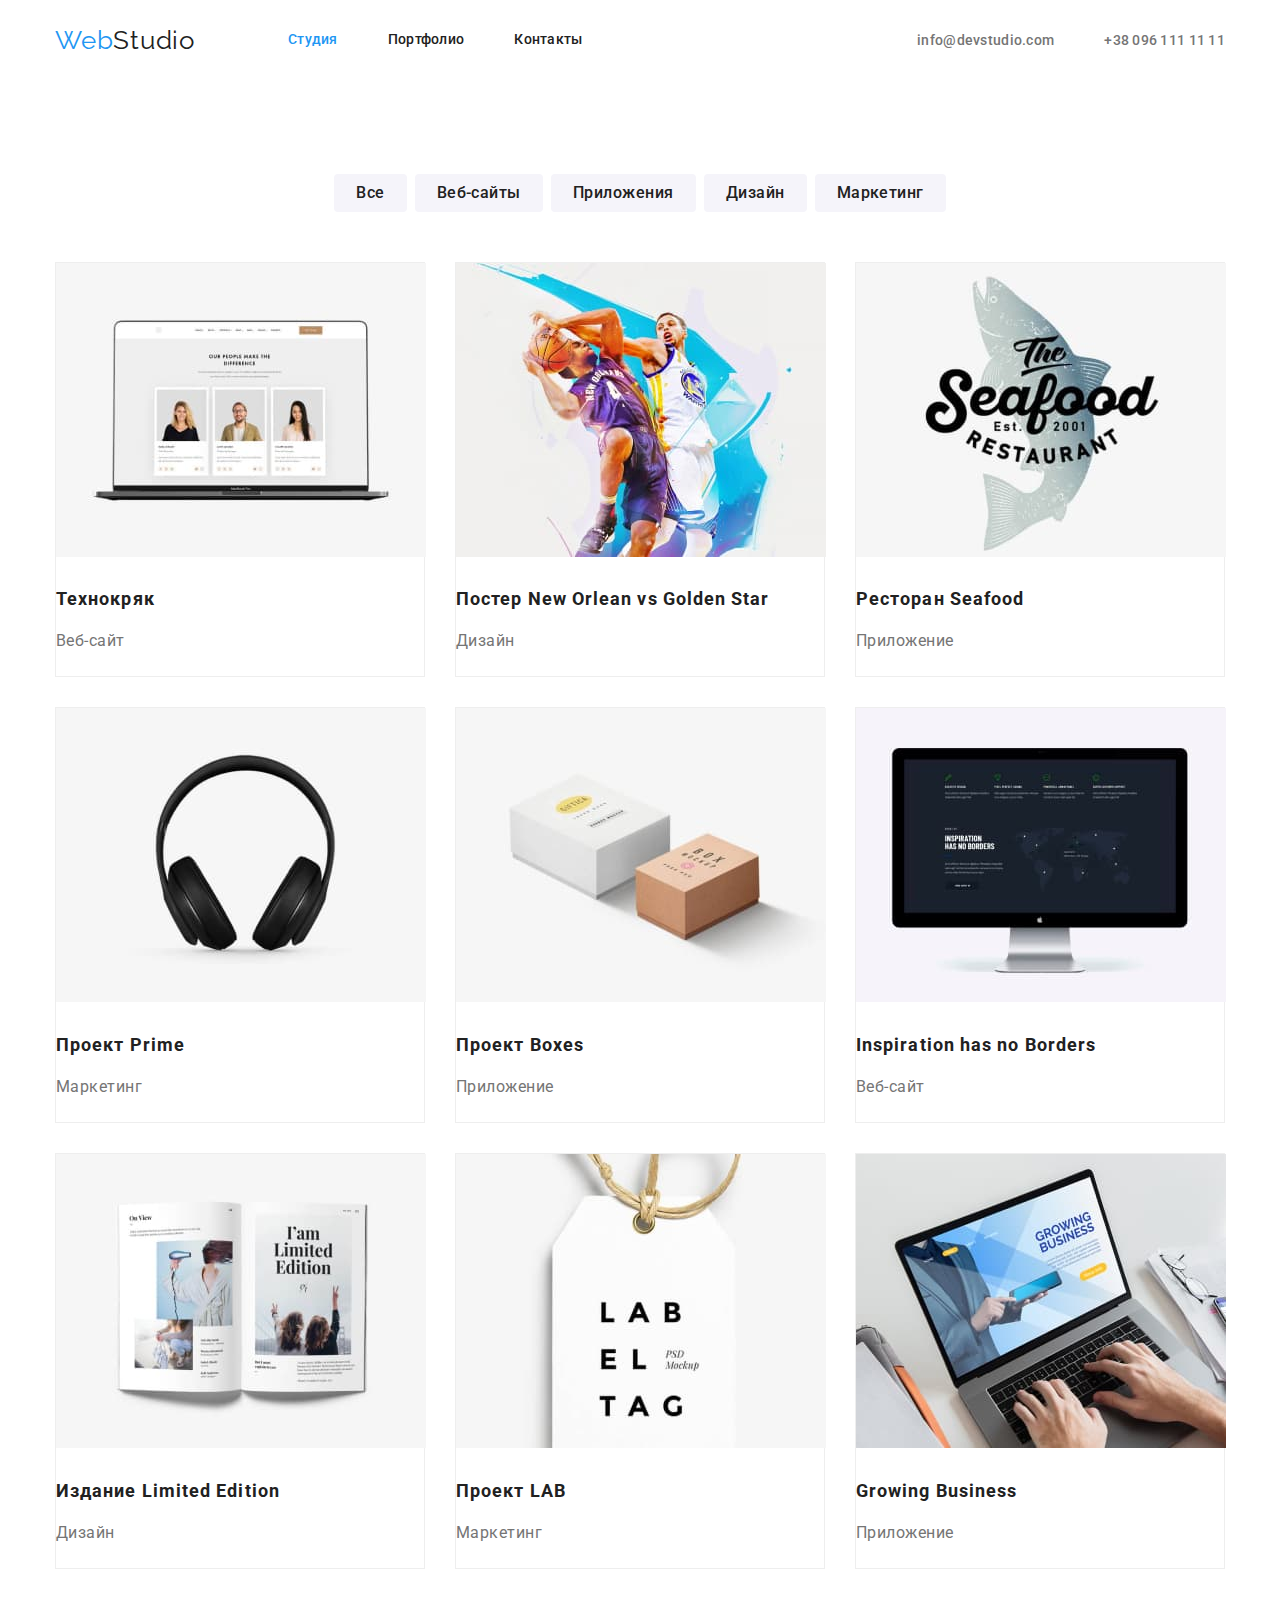
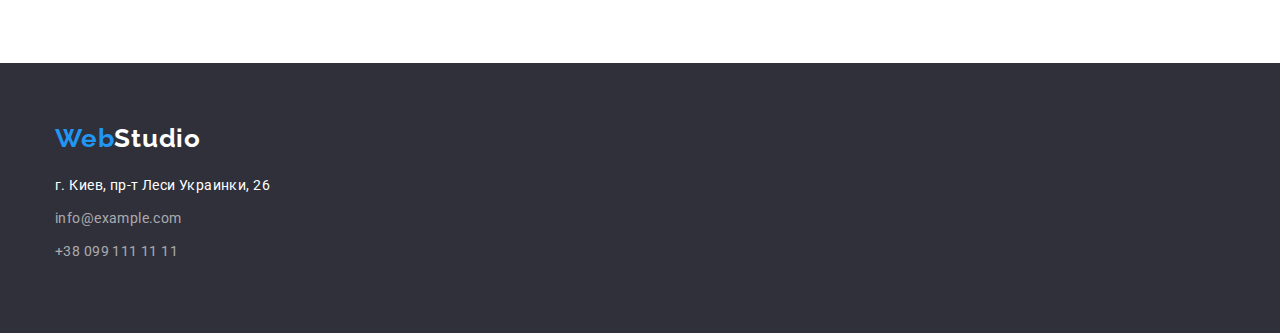
==== commit 3ac88888: "ДЗ-3 финиш" ====
--- a/portfolio.html
+++ b/portfolio.html
@@ -6,11 +6,6 @@
   <meta http-equiv="X-UA-Compatible" content="IE=edge" />
   <meta name="viewport" content="width=device-width, initial-scale=1.0" />
   <title>Document</title>
-  <style>
-    a {
-      text-decoration: none;
-    }
-  </style>
   <link rel="preconnect" href="https://fonts.googleapis.com" />
   <link rel="preconnect" href="https://fonts.gstatic.com" crossorigin />
   <link href="https://fonts.googleapis.com/css2?family=Raleway:wght@700&family=Roboto:wght@400;500;700;900&display=swap"
@@ -35,7 +30,6 @@
         <li class="lists"><a href="tel:+380961111111" class="contact">+38 096 111 11 11</a></li>
       </ul>
     </nav>
-    <hr>
   </header>
 
   <main class="main">
@@ -67,65 +61,83 @@
         <ul class="project-list list">
           <li class="project-item">
             <a href="#">
-              <img src="./images/технокряк.jpg" alt="ноутбук" width="380" />
-              <h2 class="caption" te>Технокряк</h2>
-              <p class="lead">Веб-сайт</p>
+              <img src="./images/технокряк.jpg" alt="ноутбук" width="370" />
+              <div class="project-after-item">
+                <h2 class="caption" te>Технокряк</h2>
+                <p class="lead">Веб-сайт</p>
+              </div>
             </a>
           </li>
           <li class="project-item">
             <a href="#">
-              <img src="./images/постерNEW.jpg" alt="баскетболисты" width="380" />
-              <h2 class="caption">Постер New Orlean vs Golden Star</h2>
-              <p class="lead">Дизайн</p>
+              <img src="./images/постерNEW.jpg" alt="баскетболисты" width="370" />
+              <div class="project-after-item">
+                <h2 class="caption">Постер New Orlean vs Golden Star</h2>
+                <p class="lead">Дизайн</p>
+              </div>
             </a>
           </li>
           <li class="project-item">
             <a href="#">
-              <img src="./images/ресторан.jpg" alt="Рыба" width="380" />
-              <h2 class="caption">Ресторан Seafood</h2>
-              <p class="lead">Приложение</p>
+              <img src="./images/ресторан.jpg" alt="Рыба" width="370" />
+              <div class="project-after-item">
+                <h2 class="caption">Ресторан Seafood</h2>
+                <p class="lead">Приложение</p>
+              </div>
             </a>
           </li>
           <li class="project-item">
             <a href="#">
-              <img src="./images/проектPrime.jpg" alt="наушники" width="380" />
-              <h2 class="caption">Проект Prime</h2>
-              <p class="lead">Маркетинг</p>
+              <img src="./images/проектPrime.jpg" alt="наушники" width="370" />
+              <div class="project-after-item">
+                <h2 class="caption">Проект Prime</h2>
+                <p class="lead">Маркетинг</p>
+              </div>
             </a>
           </li>
           <li class="project-item">
             <a href="#">
-              <img src="./images/проектBoxes.jpg" alt="коробки" width="380" />
-              <h2 class="caption">Проект Boxes</h2>
-              <p class="lead">Приложение</p>
+              <img src="./images/проектBoxes.jpg" alt="коробки" width="370" />
+              <div class="project-after-item">
+                <h2 class="caption">Проект Boxes</h2>
+                <p class="lead">Приложение</p>
+              </div>
             </a>
           </li>
           <li class="project-item">
             <a href="#">
-              <img src="./images/inspiration.jpg" alt="макбук" width="380" />
-              <h2 class="caption">Inspiration has no Borders</h2>
-              <p class="lead">Веб-сайт</p>
+              <img src="./images/inspiration.jpg" alt="макбук" width="370" />
+              <div class="project-after-item">
+                <h2 class="caption">Inspiration has no Borders</h2>
+                <p class="lead">Веб-сайт</p>
+              </div>
             </a>
           </li>
           <li class="project-item">
             <a href="#">
-              <img src="./images/издание.jpg" alt="журнал" width="380" />
-              <h2 class="caption">Издание Limited Edition</h2>
-              <p class="lead">Дизайн</p>
+              <img src="./images/издание.jpg" alt="журнал" width="370" />
+              <div class="project-after-item">
+                <h2 class="caption">Издание Limited Edition</h2>
+                <p class="lead">Дизайн</p>
+              </div>
             </a>
           </li>
           <li class="project-item">
             <a href="#">
-              <img src="./images/проектLab.jpg" alt="бирка" width="380" />
-              <h2 class="caption">Проект LAB</h2>
-              <p class="lead">Маркетинг</p>
+              <img src="./images/проектLab.jpg" alt="бирка" width="370" />
+              <div class="project-after-item">
+                <h2 class="caption">Проект LAB</h2>
+                <p class="lead">Маркетинг</p>
+              </div>
             </a>
           </li>
           <li class="project-item">
             <a href="#">
-              <img src="./images/growing.jpg" alt="руки на клавиатуре" width="380" />
-              <h2 class="caption">Growing Business</h2>
-              <p class="lead">Приложение</p>
+              <img src="./images/growing.jpg" alt="руки на клавиатуре" width="370" />
+              <div class="project-after-item">
+                <h2 class="caption">Growing Business</h2>
+                <p class="lead">Приложение</p>
+              </div>
             </a>
           </li>
         </ul>
@@ -140,18 +152,17 @@
         <span class="logos">Web</span>Studio</a>
       <address class="address">
         <ul class="address-list list">
-          <li>
-            <a href="#" class="footer-address">г. Киев, пр-т Леси Украинки, 26</a>
+          <li class="address-item">
+            <a href="" class="footer-address">г. Киев, пр-т Леси Украинки, 26</a>
           </li>
-          <li>
+          <li class="address-item">
             <a href="mailto:info@example.com" class="footer-contact">info@example.com</a>
           </li>
-          <li>
+          <li class="address-item">
             <a href="tel:+380991111111" class="footer-contact">+38 099 111 11 11</a>
           </li>
         </ul>
       </address>
-    </div>
   </footer>
 </body>
 
--- a/css/styles.css
+++ b/css/styles.css
@@ -1,11 +1,15 @@
 .html {
   box-sizing: border-box;
+}
+
+a {
+  text-decoration: none;
 }
 
 *,
 *::before,
 *::after {
-  box-sizing: inherit;
+  /* box-sizing: inherit; */
 }
 
 :root {
@@ -137,15 +141,18 @@
 /* Герой */
 
 .hero {
+  padding-top: 200px;
+  padding-bottom: 280px;
+
   text-align: center;
   background-color: var(--footer-bg-color);
   color: var(--text-title-color);
 }
 
 .hero-title {
+  margin: 0 auto;
   margin-bottom: 30px;
-  padding-top: 200px;
-
+  width: 696px;
   font-weight: 900;
   font-size: 44px;
   line-height: 1.36;
@@ -161,8 +168,6 @@
   border: transparent;
   padding: 10px 32px;
 
-  margin-bottom: 200px;
-
   font-family: Roboto;
   font-weight: bold;
   font-size: 16px;
@@ -180,29 +185,33 @@
 
 .title {
   margin-bottom: 10px;
+
+  font-style: normal;
+  font-weight: bold;
+  font-size: 14px;
+  line-height: 1.14;
+  letter-spacing: 0.03em;
+  text-transform: uppercase;
+  color: var(--primary-text-color);
+}
+
+.text {
+  font-style: normal;
+  font-weight: normal;
+  font-size: 14px;
+  line-height: 1.71;
+  letter-spacing: 0.03em;
+  color: var(--secondory-text-color);
+}
+
+.feature-list {
+  display: flex;
   padding-top: 94px;
-
-  font-style: normal;
-  font-weight: bold;
-  font-size: 14px;
-  line-height: 1.14;
-  letter-spacing: 0.03em;
-  text-transform: uppercase;
-  color: var(--primary-text-color);
-}
-
-.text {
-  font-style: normal;
-  font-weight: normal;
-  font-size: 14px;
-  line-height: 1.71;
-  letter-spacing: 0.03em;
-  color: var(--secondory-text-color);
-}
-
-.feature-list {
-  display: flex;
   padding-bottom: 94px;
+}
+
+.item {
+  width: 270px;
 }
 
 .feature-list .item + .item {
@@ -265,15 +274,19 @@
 }
 
 .galery-item {
-  margin-bottom: 30px;
   box-shadow: 0px 1px 3px rgba(0, 0, 0, 0.12), 0px 1px 1px rgba(0, 0, 0, 0.14),
     0px 2px 1px rgba(0, 0, 0, 0.2);
   border-radius: 0px 0px 4px 4px;
   background-color: var(--primary-bg-color);
 }
 
+.head {
+  padding-top: 30px;
+  padding-bottom: 30px;
+}
+
 .headline {
-  margin-top: 30px;
+  /* margin-top: 30px; */
   margin-bottom: 10px;
 
   font-weight: 500;
@@ -284,7 +297,7 @@
 }
 
 .tagline {
-  padding-bottom: 30px;
+  /* padding-bottom: 30px;   */
 
   font-weight: normal;
   font-size: 16px;
@@ -297,14 +310,16 @@
 /* Подвал */
 
 .footer-menu {
+  padding-top: 60px;
+  padding-bottom: 60px;
   background-color: var(--footer-bg-color);
 }
 
 .footer-logo {
   display: inline-block;
-  margin-top: 60px;
   margin-bottom: 20px;
 }
+
 .footer-logo {
   font-family: Raleway;
   font-weight: bold;
@@ -315,9 +330,11 @@
   color: var(--text-title-color);
 }
 
+.address-item {
+  margin-bottom: 9px;
+}
+
 .footer-address {
-  margin-bottom: 9px;
-
   font-style: normal;
   font-weight: normal;
   font-size: 14px;
@@ -351,11 +368,15 @@
 
 /* Кнопки */
 
+.buttons {
+  padding-top: 94px;
+  padding-bottom: 94px;
+}
+
 .button-items {
   display: flex;
   justify-content: center;
-
-  padding-top: 94px;
+  margin-bottom: 50px;
 }
 
 .button-items .button-item + .button-item {
@@ -363,7 +384,6 @@
 }
 
 .button.primery {
-  margin-bottom: 50px;
   padding: 6px 22px;
 
   font-style: normal;
@@ -390,36 +410,30 @@
 .project-list {
   display: flex;
   flex-wrap: wrap;
-  margin: -15px;
-  margin-bottom: 94px;
-
-  /* background-color: teal; */
-}
-
-/* .project-item:not(:nth-child(3n)) { */
-/* margin-right: 30px; */
-/* } */
-
-/* .project-item:not(:nth-last-child(-n + 3)) { */
-/* margin-bottom: 30px; */
-/* } */
+}
 
 .project-item {
-  /* margin-right: 30px; */
-  /* width: calc((100% - 60px) / 3); */
-  margin: 15px;
-
-  width: 380px;
+  width: 370px;
   border: 1px solid var(--box-project-color);
-  /* background-color: tomato; */
+
+  margin-right: 30px;
+  margin-bottom: 30px;
+}
+
+.project-after-item {
+  padding-top: 20px;
+  padding-bottom: 20px;
 }
 
 .project-item:nth-child(3n) {
   margin-right: 0;
 }
+.project-item:nth-last-child(-n + 3) {
+  margin-bottom: 0;
+}
 
 .caption {
-  margin-bottom: 4px;
+  margin-bottom: 9px;
 
   font-weight: bold;
   font-size: 18px;
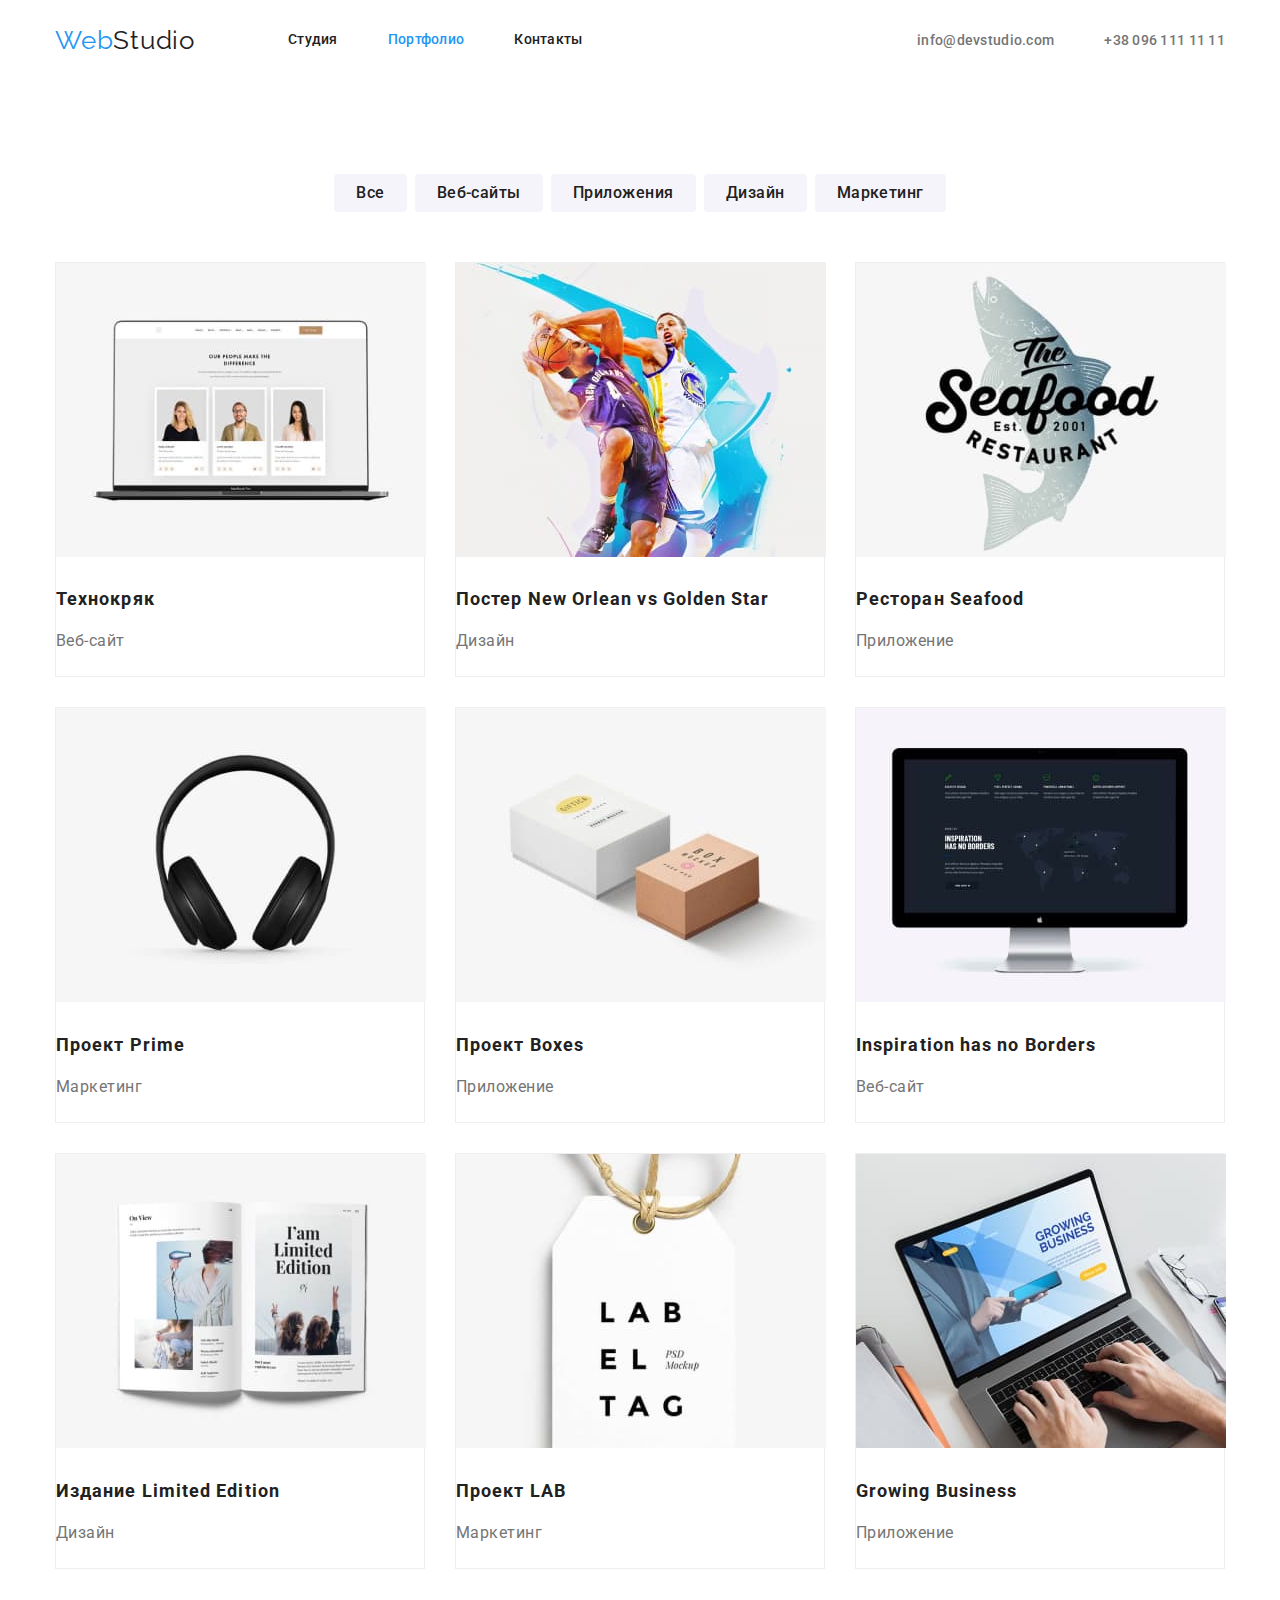
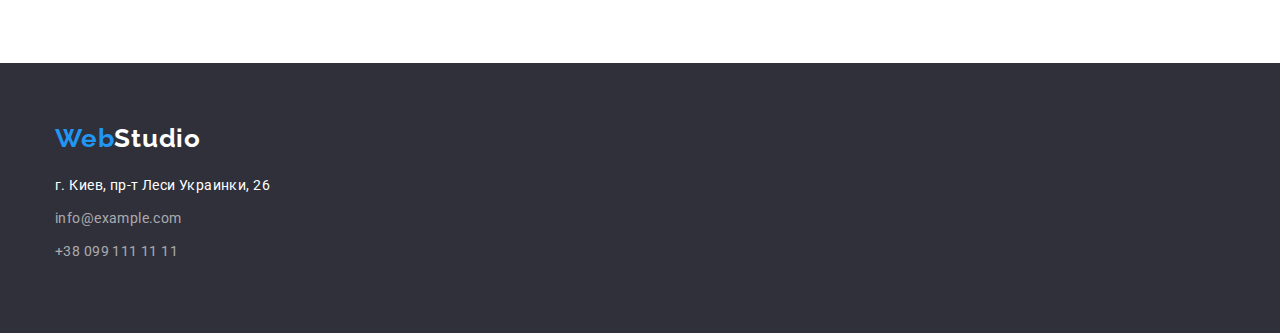
==== commit ef80515f: "ДЗ-3 исправил шапку" ====
--- a/portfolio.html
+++ b/portfolio.html
@@ -21,8 +21,8 @@
     <nav class="container main-nav">
       <a href="./index.html" class="logo"> <span class="logos">Web</span>Studio</a>
       <ul class="site-nav list">
-        <li class="lists"><a href="./index.html" class="link current">Студия</a></li>
-        <li class="lists"><a href="#" class="link">Портфолио</a></li>
+        <li class="lists"><a href="./index.html" class="link">Студия</a></li>
+        <li class="lists"><a href="#" class="link current">Портфолио</a></li>
         <li class="lists"><a href="#" class="link">Контакты</a></li>
       </ul>
       <ul class="contacts list">
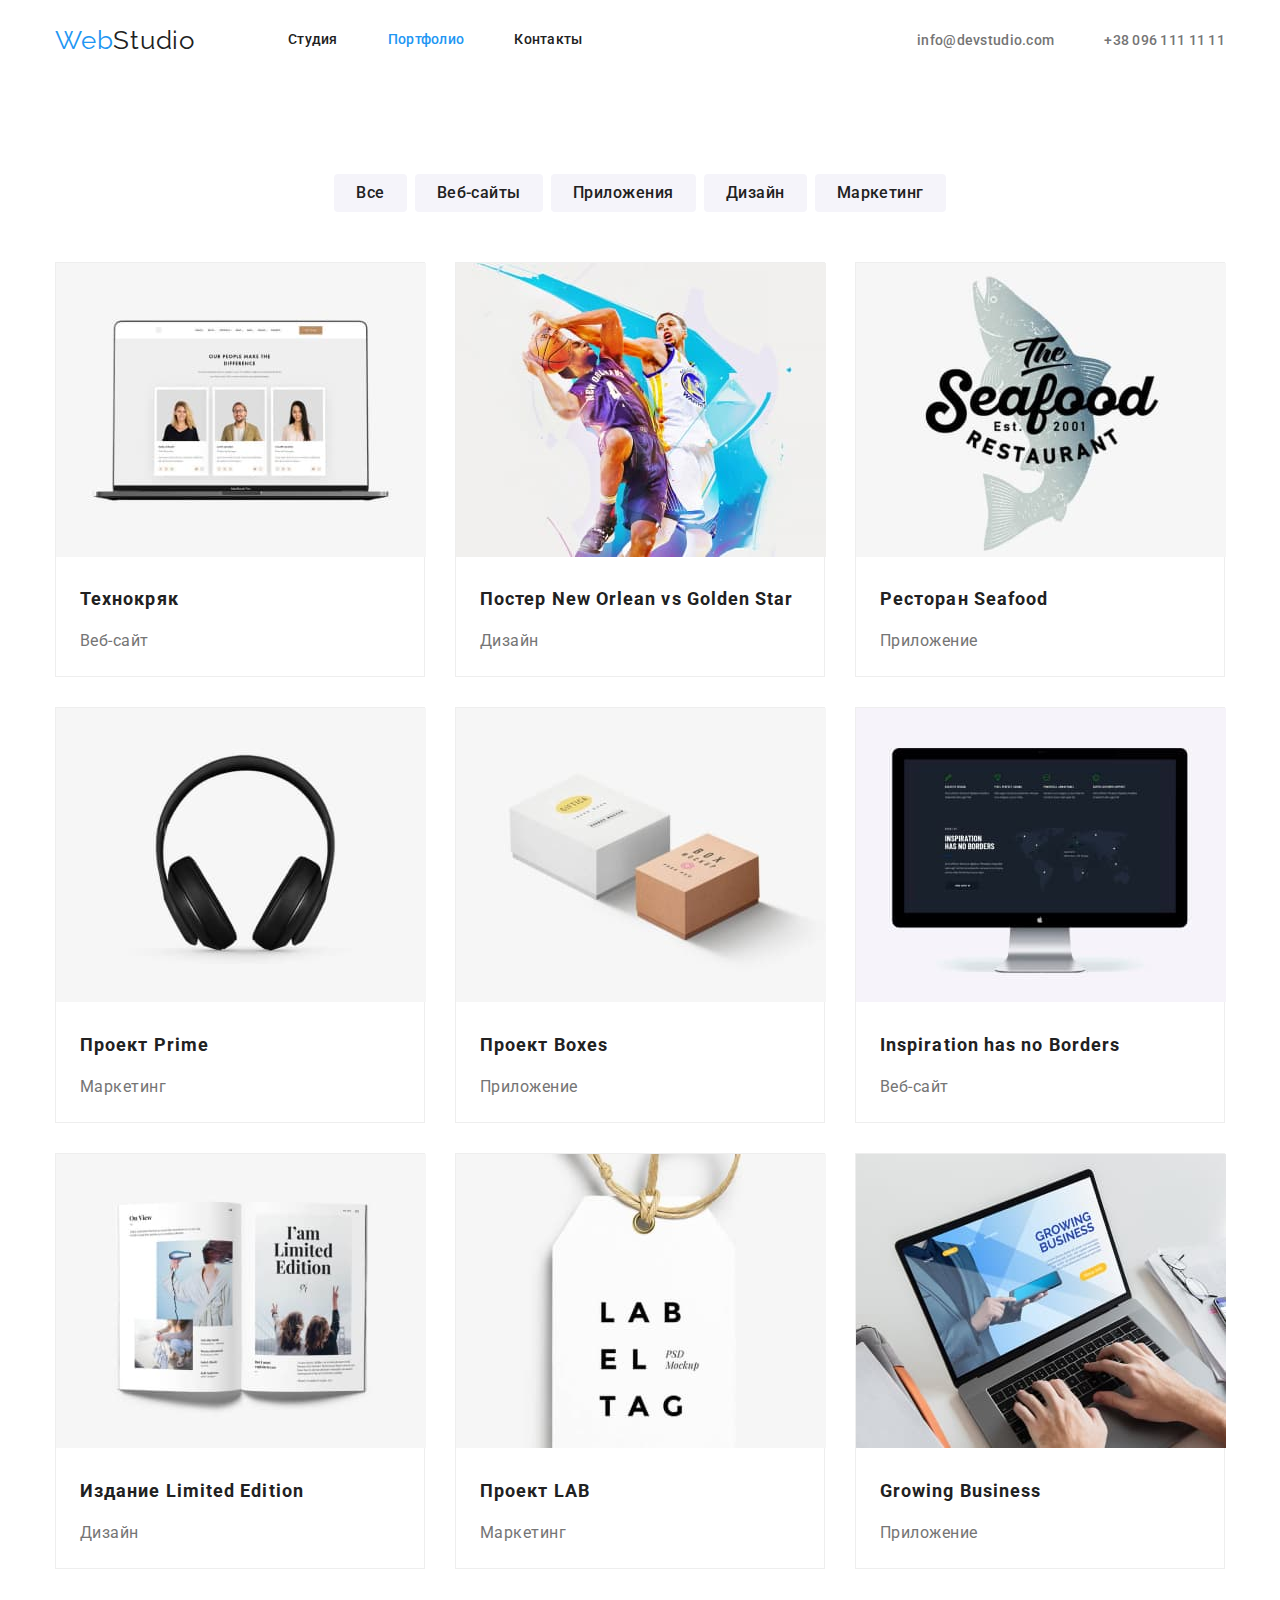
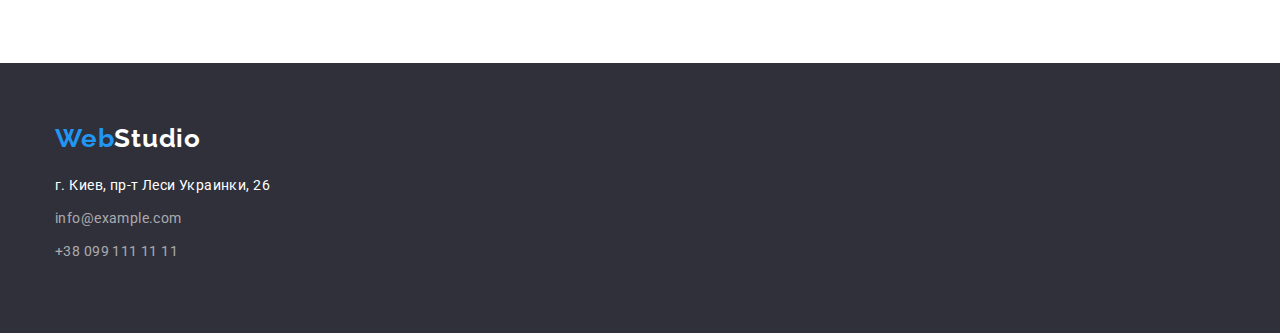
==== commit e427e1c5: "ДЗ-3 осталась линия" ====
--- a/portfolio.html
+++ b/portfolio.html
@@ -54,10 +54,9 @@
             <button type="button" class="button primery">Маркетинг</button>
           </li>
         </ul>
-      </div>
+      
+      <!--Наши работы -->
 
-      <!--Наши работы -->
-      <div class="container">
         <ul class="project-list list">
           <li class="project-item">
             <a href="#">
--- a/css/styles.css
+++ b/css/styles.css
@@ -138,11 +138,15 @@
   color: var(--accent-color);
 }
 
+.line {
+  width: 1600px;
+  color: var(--secondary-bg-color);
+}
 /* Герой */
 
 .hero {
   padding-top: 200px;
-  padding-bottom: 280px;
+  padding-bottom: 200px;
 
   text-align: center;
   background-color: var(--footer-bg-color);
@@ -183,6 +187,10 @@
 
 /* Особенности */
 
+.section {
+  padding-top: 94px;
+  padding-bottom: 94px;
+}
 .title {
   margin-bottom: 10px;
 
@@ -206,54 +214,55 @@
 
 .feature-list {
   display: flex;
+}
+
+.item {
+  width: 270px;
+}
+
+.feature-list .item + .item {
+  margin-left: 30px;
+}
+
+.feature-list .title {
+  color: var(--primary-text-color);
+}
+
+.feature-list .text {
+  color: var(--secondory-text-color);
+}
+/* Чем мы занимаемся */
+
+.section-work {
+  padding-bottom: 94px;
+}
+.work {
+  margin-bottom: 50px;
+
+  font-weight: bold;
+  font-size: 36px;
+  line-height: 1.17;
+  text-align: center;
+  letter-spacing: 0.03em;
+}
+.section-work .work {
+  color: var(--primary-text-color);
+}
+
+.work-list {
+  display: flex;
+  justify-content: space-between;
+}
+
+/* Наша команда */
+
+.user {
   padding-top: 94px;
   padding-bottom: 94px;
-}
-
-.item {
-  width: 270px;
-}
-
-.feature-list .item + .item {
-  margin-left: 30px;
-}
-
-.feature-list .title {
-  color: var(--primary-text-color);
-}
-
-.feature-list .text {
-  color: var(--secondory-text-color);
-}
-/* Чем мы занимаемся */
-
-.work {
-  margin-bottom: 50px;
-
-  font-weight: bold;
-  font-size: 36px;
-  line-height: 1.17;
-  text-align: center;
-  letter-spacing: 0.03em;
-}
-.section .work {
-  color: var(--primary-text-color);
-}
-
-.work-list {
-  display: flex;
-  justify-content: space-between;
-  padding-bottom: 94px;
-}
-
-/* Наша команда */
-
-.user {
   background-color: var(--secondary-bg-color);
 }
 
 .galery {
-  padding-top: 94px;
   margin-bottom: 50px;
 
   font-weight: bold;
@@ -266,7 +275,6 @@
 .galery-list {
   display: flex;
   justify-content: space-between;
-  padding-bottom: 94px;
 }
 
 .user .galery {
@@ -274,12 +282,17 @@
 }
 
 .galery-item {
+  margin-left: 30px;
   box-shadow: 0px 1px 3px rgba(0, 0, 0, 0.12), 0px 1px 1px rgba(0, 0, 0, 0.14),
     0px 2px 1px rgba(0, 0, 0, 0.2);
   border-radius: 0px 0px 4px 4px;
   background-color: var(--primary-bg-color);
 }
 
+.galery-item:nth-last-child(4n) {
+  margin-left: 0;
+}
+
 .head {
   padding-top: 30px;
   padding-bottom: 30px;
@@ -423,6 +436,7 @@
 .project-after-item {
   padding-top: 20px;
   padding-bottom: 20px;
+  padding-left: 24px;
 }
 
 .project-item:nth-child(3n) {
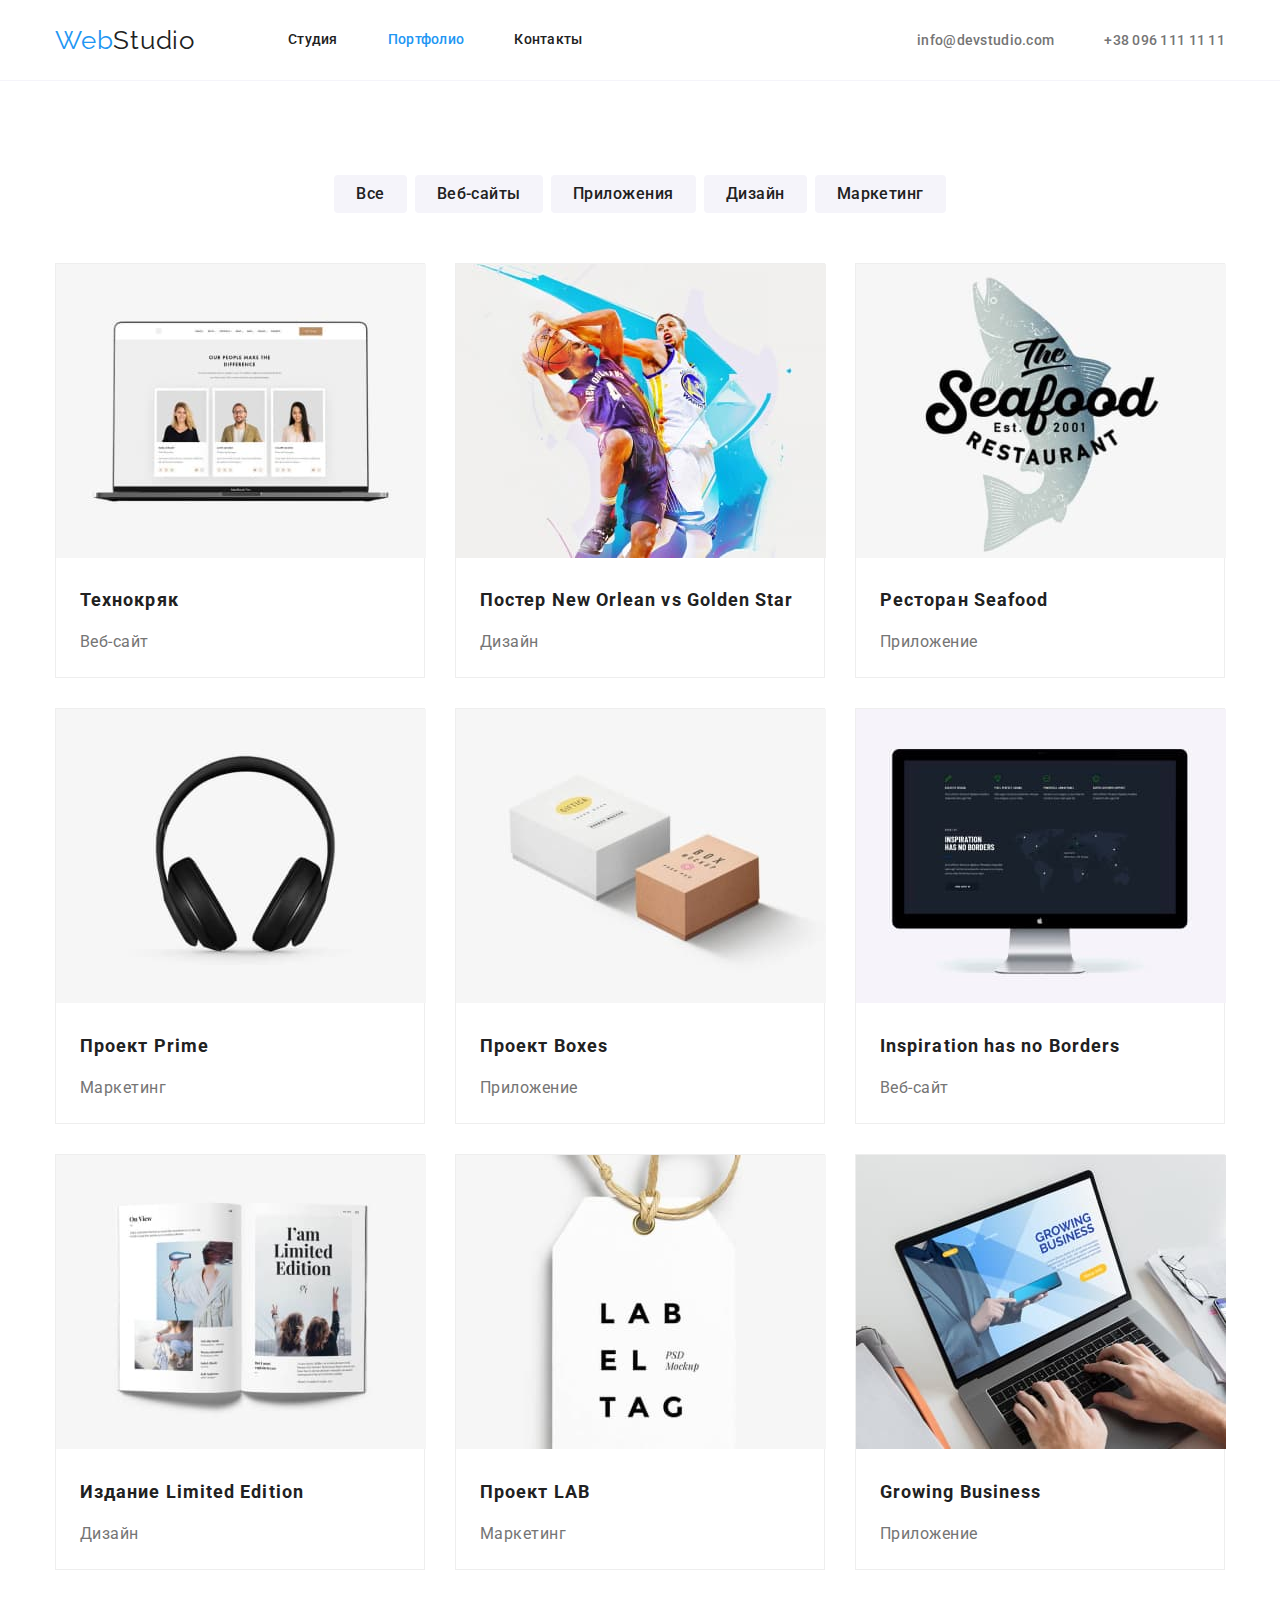
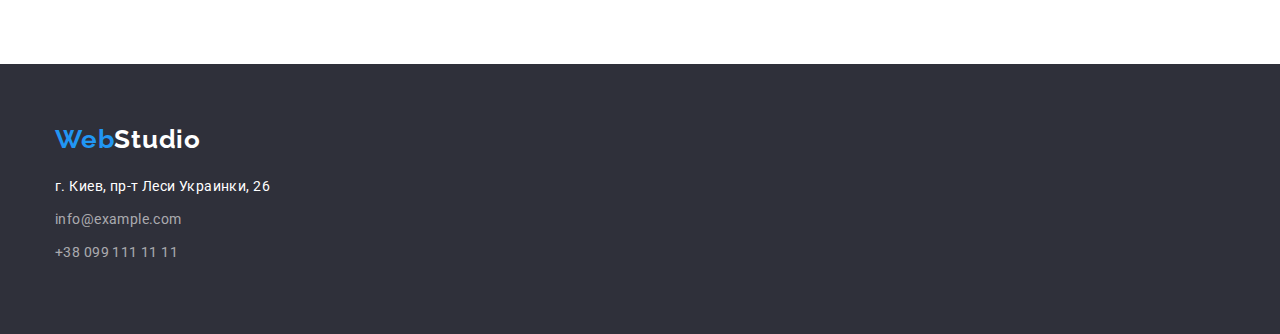
==== commit 1a4fb617: "ДЗ-3 исправления линии" ====
--- a/portfolio.html
+++ b/portfolio.html
@@ -36,7 +36,7 @@
     <!-- Кнопки -->
     <section class="buttons">
       <div class="container">
-        <h1 class="buttons-title"></h1>
+        <h1 class="buttons-title-hidden">Галерея</h1>
         <ul class="button-items list">
           <li class="button-item">
             <button type="button" class="button primery">Все</button>
--- a/css/styles.css
+++ b/css/styles.css
@@ -37,8 +37,7 @@
 
   padding-left: 15px;
   padding-right: 15px;
-  margin-left: auto;
-  margin-right: auto;
+  margin: 0 auto;
 
   /* outline: 2px solid tomato; */
 }
@@ -55,6 +54,10 @@
   margin-bottom: 0;
 }
 
+button {
+  cursor: pointer;
+}
+
 .list {
   padding: 0;
   margin: 0;
@@ -137,11 +140,10 @@
 .contacts .contact:focus {
   color: var(--accent-color);
 }
-
-.line {
-  width: 1600px;
-  color: var(--secondary-bg-color);
-}
+.page-header {
+  border-bottom: 1px solid var(--secondary-bg-color);
+}
+
 /* Герой */
 
 .hero {
@@ -386,6 +388,19 @@
   padding-bottom: 94px;
 }
 
+.buttons-title-hidden {
+  position: absolute;
+  white-space: nowrap;
+  width: 1px;
+  height: 1px;
+  overflow: hidden;
+  border: 0;
+  padding: 0;
+  clip: rect(0 0 0 0);
+  clip-path: inset(50%);
+  margin: -1px;
+}
+
 .button-items {
   display: flex;
   justify-content: center;
